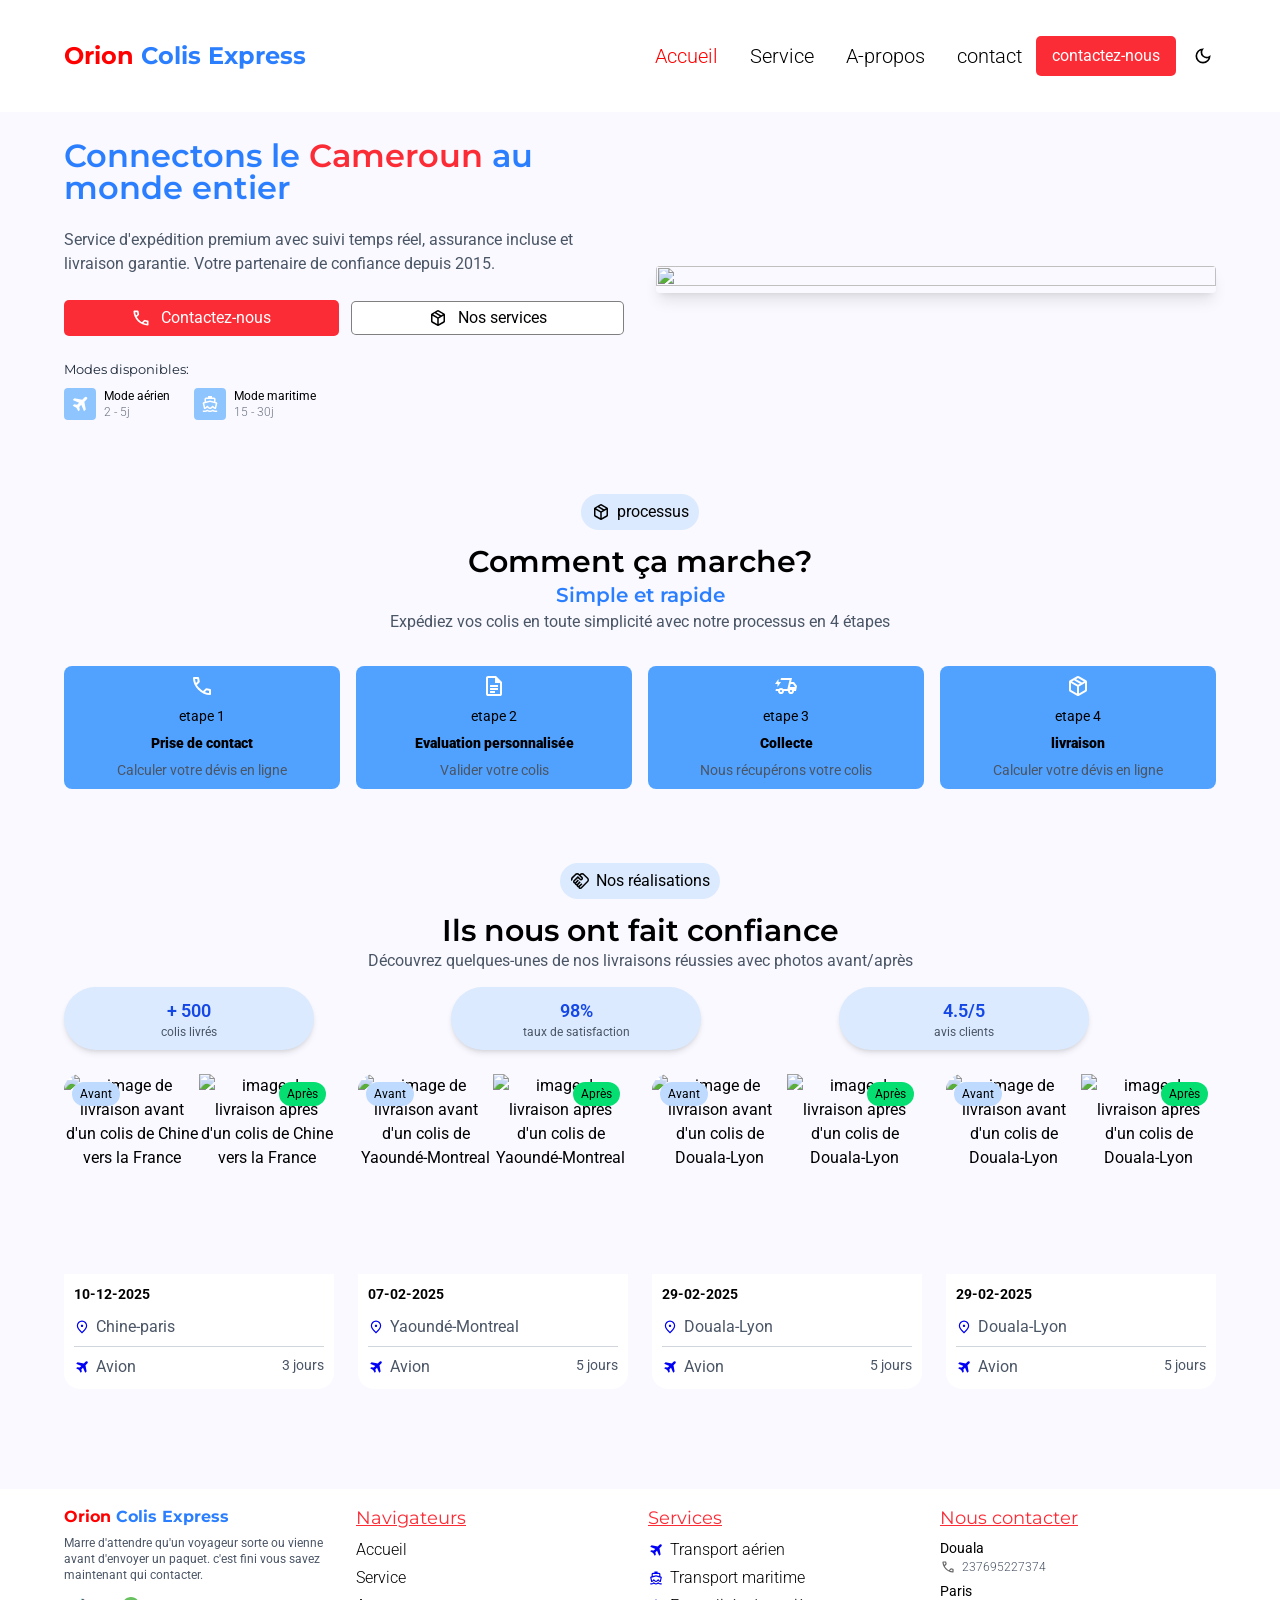
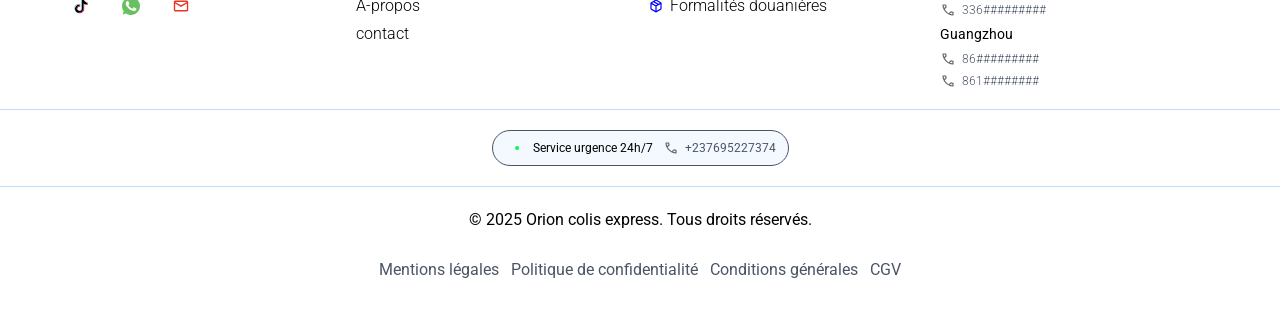
==== src/index.html @ 02d18f99 "Add files via upload" ====
<!DOCTYPE html>
<html lang="fr" class="overflow-x-hidden  w-screen min-w-0">
<head>
    <title> Orion colis Express | Transport international & suivi colis  </title>
    <meta charset="UTF-8">
    <meta name="viewport" content="width=device-width, initial-scale=1.0">
    <meta name="viewport" content="width=device-width, initial-scale=1.0">
    <meta name="description" content="Orion colis express propose des solutions de transport international rapides et fiables .Demandez un un devis en ligne et suivez vos expeditions en temps réel">
    <meta name="keywords" content="Transport international, expedition , expedition collis , Express, expedition express, société de transport logistique , marchandise , envoi colis par avion , expedition container , cout transport , devis colis , Orion colis express suivis colis , orion colis express devis">
    <meta name="author" content="Flore Restauration">
    <meta name="theme-color" content="#2535E0">
    <meta name="robots" content="index, follow">
    <!-- je dois ajouter un code de vérification Google ici -->
    <meta name="google-site-verification" content="">
    <!-- LIENS DU FAVICONS -->
    <link rel="icon" href="images/favicon-orion/favicon.ico" type="image/x-icon">
    <link rel="apple-touch-icon" sizes="512x512" href="images/favicon-orion/android-chrome-512x512.png">
    <link rel="icon" type="image/png" sizes="16x16" href="images/favicon-orion/favicon-16x16.png">
    <link rel="icon" type="image/png" sizes="512x512" href="images/favicon-orion/android-chrome-512x512.png">
    <link rel="manifest" href="/site.webmanifest">

    <!-- lien pour le css -->
    <link rel="stylesheet" href="css/output.css">

    <!-- lien des polices -->
    <link rel="preconnect" href="https://fonts.googleapis.com">
    <link rel="preconnect" href="https://fonts.gstatic.com" crossorigin>
    <link href="https://fonts.googleapis.com/css2?family=Montserrat:ital,wght@0,100..900;1,100..900&family=Roboto:ital,wght@0,100..900;1,100..900&display=swap" rel="stylesheet">

    <!-- lien vers ma page javascript -->
    <script src="javascript/main.js" defer></script>
    <script src="javascript/avis_client.js" defer></script>
</head>
<body class=" bg-modeclair dark:bg-gray-900 overflow-hidden w-screen flex flex-col gap-[50px] min-h-full" >
    <header class="bg-white dark:bg-gray-800 py-9 fixed top-0 left-0 z-[1000] w-screen ">
            <nav class="flex justify-between items-center px-[5%] ">
                <!-- logo -->
                <a href="index.html" class="cursor-pointer"> <!--retour a la page d'accueil-->
                    <h4 class="text-xs sm:text-base font-bold lg:text-2xl text-primary ">Orion <span class="text-blue-500">Colis Express</span></h4>
                </a>
                <!-- le grand menu -->
                <div class="flex items-center gap-1.5 sm:gap-3.5">
                    <div class=" items-center gap-8 font-light text-[20px] hidden xl:flex dark:text-white">
                        <!-- je commence par d'abord par les liens de differentes pages qui s'afficheront uniquement sur grand ecran  -->
                        <a href="index.html" class="hover:text-primary text-primary ">Accueil</a>
                        <a href="service.html" class="hover:text-primary ">Service</a>
                        <a href="propos.html" class="hover:text-primary" >A-propos</a>
                        <a href="contact.html" class="hover:text-primary">contact</a>
                    </div>
                    <!-- bouton d'appel pour le devis -->
                    <a href="https://wa.me/237695227374" class="bg-red-500 hover:shadow-lg hover:bg-red-600 px-4 py-2  text-white rounded-[5px] dark:text-black hidden md:block" target="_blank">contactez-nous</a>
                    <div><!-- ce div gere les themes du sites -->
                        <span class="mode-sombre flex dark:hidden  hover:backdrop-blur-sm  hover:bg-black/20 rounded-full" onclick="darkmode()">
                            <!-- mode sombre -->
                            <svg xmlns="http://www.w3.org/2000/svg" height="20px" viewBox="0 -960 960 960" width="26px" fill="#000000"><path d="M480-120q-150 0-255-105T120-480q0-150 105-255t255-105q14 0 27.5 1t26.5 3q-41 29-65.5 75.5T444-660q0 90 63 153t153 63q55 0 101-24.5t75-65.5q2 13 3 26.5t1 27.5q0 150-105 255T480-120Zm0-80q88 0 158-48.5T740-375q-20 5-40 8t-40 3q-123 0-209.5-86.5T364-660q0-20 3-40t8-40q-78 32-126.5 102T200-480q0 116 82 198t198 82Zm-10-270Z"/></svg>
                        </span>
                        <span class="mode-clair hidden  dark:flex hover:backdrop-blur-sm  hover:bg-white/20 rounded-full" onclick="ligthmode()">
                            <!-- MODE CLAIR -->
                            <svg xmlns="http://www.w3.org/2000/svg" height="20px" viewBox="0 -960 960 960" width="26px" fill="#FFFFFF"><path d="M480-360q50 0 85-35t35-85q0-50-35-85t-85-35q-50 0-85 35t-35 85q0 50 35 85t85 35Zm0 80q-83 0-141.5-58.5T280-480q0-83 58.5-141.5T480-680q83 0 141.5 58.5T680-480q0 83-58.5 141.5T480-280ZM200-440H40v-80h160v80Zm720 0H760v-80h160v80ZM440-760v-160h80v160h-80Zm0 720v-160h80v160h-80ZM256-650l-101-97 57-59 96 100-52 56Zm492 496-97-101 53-55 101 97-57 59Zm-98-550 97-101 59 57-100 96-56-52ZM154-212l101-97 55 53-97 101-59-57Zm326-268Z"/></svg>
                        </span>
                    </div>
                    <div class="xl:hidden  "  onclick="showburger()"> <!--les barres menus-->
                        <span class="menu-burger dark:hidden" >
                            <!-- la barre de menu en mode claire  -->
                            <svg xmlns="http://www.w3.org/2000/svg" height="29px" viewBox="0 -960 960 960" width="29px" fill="#000000"><path d="M144-264v-72h672v72H144Zm0-180v-72h672v72H144Zm0-180v-72h672v72H144Z"/></svg>
                        </span>
                        <span class="menu-burger hidden dark:flex " >
                            <!-- la barre de menu en mode sombre -->
                            <svg xmlns="http://www.w3.org/2000/svg" height="29px" viewBox="0 -960 960 960" width="29px" fill="#FFFFFF"><path d="M144-264v-72h672v72H144Zm0-180v-72h672v72H144Zm0-180v-72h672v72H144Z"/></svg>
                        </span>
                    </div>
                    <!-- fin des grands menu -->
                </div>
                <!-- Les liens de mes pages mode responsive -->
                <div id="sidebar" class="hidden   fixed top-0 left-0 inset-0 h-screen w-screen overflow-hidden   flex-col items-start gap-9.5 z-[998] bg-white backdrop-blur-[10px] dark:bg-black/60 justify-start ">
                    <span onclick="hidesidebar()" style="padding:4%;">
                        <span class="false  inline-block dark:hidden "   >
                            <!-- retour accueil -->
                            <svg xmlns="http://www.w3.org/2000/svg" height="20px" viewBox="0 -960 960 960" width="20px" fill="#000000"><path d="m291-240-51-51 189-189-189-189 51-51 189 189 189-189 51 51-189 189 189 189-51 51-189-189-189 189Z"/></svg>
                        </span>
                        <span class="false hidden  dark:inline-block " >
                            <svg xmlns="http://www.w3.org/2000/svg" height="20px" viewBox="0 -960 960 960" width="20px" fill="#FFFFFF"><path d="m291-240-51-51 189-189-189-189 51-51 189 189 189-189 51 51-189 189 189 189-51 51-189-189-189 189Z"/></svg>
                        </span>
                    </span>
                    <div class="flex flex-col items-center gap-3.5 justify-center mx-auto dark:text-white">
                        <a href="index.html" class="
                        font-light 
                        text-[20px] 
                        hover:text-primary 
                        cursor-pointer">Accueil
                        </a>
            
                        <a href="service.html" class="
                        font-light 
                        text-[20px] 
                        hover:text-primary 
                        cursor-pointer">Services
                        </a>
                        
                        
            
                        <a href="propos.html" class="
                        font-light 
                        text-[20px] 
                        hover:text-primary 
                        cursor-pointer">A-propos
                        </a>
            
                        <a href="contact.html" class="
                        font-light 
                        text-[20px] 
                        hover:text-primary 
                        cursor-pointer">contact
                        </a>
                        <!-- bouton d'appel pour le contact -->
                        <a href="https://wa.me/237695227374" class="bg-red-500 hover:shadow-lg hover:bg-red-600 px-4 py-2  text-white rounded-[5px] dark:text-black hidden md:block" target="_blank">contactez-nous</a>
                    </div>
                </div>
            </nav>
    </header>
    <main class="mt-[140px] dark:text-white px-[5%]  ">
        <section class="flex  lg:flex-row items-center    gap-8"> <!--Accueil-->
            <!-- le bloc qui contient le texte et l'image -->
            <div class="lg:w-1/2 w-full flex flex-col justify-center items-start h-full gap-6">
                <!-- partie texte  -->
                <h1 class="font-semibold text-blue-500 leading-none">Connectons le <span class="text-red-500">Cameroun</span> au monde entier</h1>
                <p class="text-gray-600 dark:text-gray-400">Service d'expédition premium avec suivi temps réel, assurance incluse et livraison garantie. Votre partenaire de confiance depuis 2015.</p>
                <div class="flex flex-col items-center gap-3 w-full sm:flex-row"><!-- les boutons -->
                    <a href="https://wa.me/23795227374" class=" w-full px-2.5 py-1.5 rounded-[5px] hover:shadow-lg bg-red-500 hover:bg-red-600 flex items-center justify-center gap-2.5 text-white">
                        <svg xmlns="http://www.w3.org/2000/svg" height="20px" viewBox="0 -960 960 960" width="20px" fill="#FFFFFF"><path d="M798-120q-125 0-247-54.5T329-329Q229-429 174.5-551T120-798q0-18 12-30t30-12h162q14 0 25 9.5t13 22.5l26 140q2 16-1 27t-11 19l-97 98q20 37 47.5 71.5T387-386q31 31 65 57.5t72 48.5l94-94q9-9 23.5-13.5T670-390l138 28q14 4 23 14.5t9 23.5v162q0 18-12 30t-30 12ZM241-600l66-66-17-94h-89q5 41 14 81t26 79Zm358 358q39 17 79.5 27t81.5 13v-88l-94-19-67 67ZM241-600Zm358 358Z"/></svg>
                        Contactez-nous
                    </a>
                    <a href="service.html" class=" w-full hover:bg-blue-200 dark:hover:bg-gray-900 transition-all transition-discrete px-2 py-1 dark:bg-gray-900 bg-white border-[0.8px] border-black/50 dark:border-white/50 flex items-center gap-2.5 justify-center rounded-[5px]">
                        <span class="block dark:hidden">
                            <!-- ligthmode -->
                            <svg xmlns="http://www.w3.org/2000/svg" height="20px" viewBox="0 -960 960 960" width="20px" fill="#000000"><path d="M444-189v-270L216-591v270l228 132Zm72 0 228-131v-270L516-459v270Zm-72 84L180-258q-17.1-9.88-26.55-26.06Q144-300.23 144-320v-320q0-19.77 9.45-35.94Q162.9-692.12 180-702l264-153q17.13-10 36.07-10Q499-865 516-855l264 153q17.1 9.88 26.55 26.06Q816-659.77 816-640v320q0 19.77-9.45 35.94Q797.1-267.88 780-258L516-105q-17.13 10-36.07 10Q461-95 444-105Zm188-505 83-47-236-135-80 47 233 135Zm-152 88 82-47-237-134-80 46 235 135Z"/></svg>
                        </span>
                        <span class="hidden dark:block">
                            <!-- darkmode -->
                            <svg xmlns="http://www.w3.org/2000/svg" height="20px" viewBox="0 -960 960 960" width="20px" fill="#FFFFFF"><path d="M444-189v-270L216-591v270l228 132Zm72 0 228-131v-270L516-459v270Zm-72 84L180-258q-17.1-9.88-26.55-26.06Q144-300.23 144-320v-320q0-19.77 9.45-35.94Q162.9-692.12 180-702l264-153q17.13-10 36.07-10Q499-865 516-855l264 153q17.1 9.88 26.55 26.06Q816-659.77 816-640v320q0 19.77-9.45 35.94Q797.1-267.88 780-258L516-105q-17.13 10-36.07 10Q461-95 444-105Zm188-505 83-47-236-135-80 47 233 135Zm-152 88 82-47-237-134-80 46 235 135Z"/></svg>
                        </span>
                        Nos services
                    </a>
                </div>
                <!--  les modes de transport -->
                <div class="">
                    <h4 class="text-gray-800 dark:text-gray-300 text-[13px] mb-2">Modes disponibles:</h4>
                    <div class="flex justify-start gap-6 items-center">
                        <div class="flex  gap-2 items-center"> <!--mode aérien-->
                            <div class="bg-blue-300 rounded p-1.5">
                                <svg xmlns="http://www.w3.org/2000/svg" height="20px" viewBox="0 -960 960 960" width="20px" fill="#FFFFFF"><path d="m401-130-95-176-176-95 67-68 145 25 97-96-309-133 85-85 372 69 120-120q21-21 51-21t51 21q21 21 21 50.5T809-708L689-588l69 373-85 85-133-309-96 97 25 145-68 67Z"/></svg>
                            </div>
                            <div class="flex flex-col items-start">
                                <h5 class="hover:text-blue-500 duration-300 delay-75 transition transform text-xs">Mode aérien</h5>
                                <span class="text-gray-500 text-xs font-light">2 - 5j</span>
                            </div>
                        </div>
                        <div class="flex  gap-2 items-center  "> <!--mode maritime-->
                            <div class="bg-blue-300  rounded p-1.5">
                                <svg xmlns="http://www.w3.org/2000/svg" height="20px" viewBox="0 -960 960 960" width="20px" fill="#FFFFFF"><path d="M216-96h-80v-72h80q39 0 69-17.5t63-36.5q34 20 63 37t69 17q40 0 69-17t63-37q33 19 63 36.5t69 17.5h80v72h-80q-34 0-61-8.5T612-138q-44 25-71 33.5T480-96q-34 0-61-8.5T348-138q-43 24-71 33t-61 9Zm264-144q-27 0-51.5-9.5T384-278l-36-34-31 31q-20 20-45.5 30.5T218-240h-26l-64-278q-3-14 4.5-26.5T154-561l62-17v-142q0-30 21-51t51-21h96v-72h192v72h96q30 0 51 21t21 51v142l62 17q14 4 21.5 16.5T832-518l-64 278h-26q-28 0-53.5-10.5T643-281l-31-31-36 34q-20 19-44.5 28.5T480-240Zm0-72q13 0 25-5t22-14l86-82 46 51q11 13 24 24t29 19l42-182-274-73-274 73 42 182q16-8 29-19t24-24l46-51 86 82q10 9 22 14t25 5ZM288-597l192-51 192 51v-123H288v123Zm192 154Z"/></svg>

                            </div>
                            <div class="flex flex-col items-start">
                                <h5 class="hover:text-blue-500 duration-300 delay-75 transition transform text-xs ">Mode maritime</h5>
                                <span class="text-gray-500 text-xs font-light">15 - 30j</span>
                            </div>
                        </div>
        
                    </div>
                </div>
    
            </div>
            <!-- bloc image -->
            <div class=" w-1/2 h-full hidden lg:flex items-center justify-center "> 
                <img src="images/avion cargaison.jpg" alt="" class="w-full h-full object-cover rounded shadow-lg ">
            </div>
        </section>
        <section class="mt-[60px] justify-center text-center ">
                <!-- comment ca marche -->
                 <div class="bg-blue-100 dark:bg-blue-400 justify-center  text-center mt-3.5 mb-3.5 items-center   px-2.5 py-1.5 rounded-4xl inline-flex gap-1.5">
                    <span class="block dark:hidden">
                            <!-- ligthmode -->
                            <svg xmlns="http://www.w3.org/2000/svg" height="20px" viewBox="0 -960 960 960" width="20px" fill="#000000"><path d="M444-189v-270L216-591v270l228 132Zm72 0 228-131v-270L516-459v270Zm-72 84L180-258q-17.1-9.88-26.55-26.06Q144-300.23 144-320v-320q0-19.77 9.45-35.94Q162.9-692.12 180-702l264-153q17.13-10 36.07-10Q499-865 516-855l264 153q17.1 9.88 26.55 26.06Q816-659.77 816-640v320q0 19.77-9.45 35.94Q797.1-267.88 780-258L516-105q-17.13 10-36.07 10Q461-95 444-105Zm188-505 83-47-236-135-80 47 233 135Zm-152 88 82-47-237-134-80 46 235 135Z"/></svg>
                        </span>
                        <span class="hidden dark:block">
                            <!-- darkmode -->
                            <svg xmlns="http://www.w3.org/2000/svg" height="20px" viewBox="0 -960 960 960" width="20px" fill="#FFFFFF"><path d="M444-189v-270L216-591v270l228 132Zm72 0 228-131v-270L516-459v270Zm-72 84L180-258q-17.1-9.88-26.55-26.06Q144-300.23 144-320v-320q0-19.77 9.45-35.94Q162.9-692.12 180-702l264-153q17.13-10 36.07-10Q499-865 516-855l264 153q17.1 9.88 26.55 26.06Q816-659.77 816-640v320q0 19.77-9.45 35.94Q797.1-267.88 780-258L516-105q-17.13 10-36.07 10Q461-95 444-105Zm188-505 83-47-236-135-80 47 233 135Zm-152 88 82-47-237-134-80 46 235 135Z"/></svg>
                    </span>
                    <span>
                    <span>
                        processus
                    </span>
                    </span>
                </div>
                <h2 class="text-2xl sm:text-3xl font-semibold ">Comment ça marche?</h2>
                <h4 class="font-semibold text-[20px] text-blue-500">Simple et rapide</h4>
                <p class="text-gray-600 dark:text-gray-400">
                    Expédiez vos colis en toute simplicité avec notre processus en 4 étapes
                </p>
                <div class="grid grid-cols-1 gap-4 md:grid-cols-4 text-[14px] mb-8 mt-8">

                    <div class="bg-blue-400 flex flex-col relative items-center rounded-[8px]  transition-all delay-100 duration-500 ease-in-out hover:shadow-lg px-1.5 py-2  gap-2 group">
                        <!-- etape 1 -->
                         <svg xmlns="http://www.w3.org/2000/svg" height="24px" viewBox="0 -960 960 960" width="24px" fill="#FFFFFF"><path d="M798-120q-125 0-247-54.5T329-329Q229-429 174.5-551T120-798q0-18 12-30t30-12h162q14 0 25 9.5t13 22.5l26 140q2 16-1 27t-11 19l-97 98q20 37 47.5 71.5T387-386q31 31 65 57.5t72 48.5l94-94q9-9 23.5-13.5T670-390l138 28q14 4 23 14.5t9 23.5v162q0 18-12 30t-30 12ZM241-600l66-66-17-94h-89q5 41 14 81t26 79Zm358 358q39 17 79.5 27t81.5 13v-88l-94-19-67 67ZM241-600Zm358 358Z"/></svg>
                        <div class="" >
                            <div class="flex flex-col gap-1.5 ">
                                <h5 class="text-[14px]">etape 1 </h5>
                                <div class="font-black flex items-center gap-1.5 flex-col">
                                    Prise de contact
                                    <span class="font-normal text-gray-600 dark:text-gray-300"> Calculer votre dévis en ligne</span>
                                </div> 
                            </div>
                        </div>
                        <span class="text-4xl font-extrabold absolute top-[8px] right-[8px] text-black/50 transition-opacity delay-100 duration-300 ease-in-out opacity-0 group-hover:opacity-100">1</span>
                    </div>
                    <div class="bg-blue-400 flex flex-col relative items-center rounded-[8px] hover:shadow-lg px-1.5 py-2 gap-2 group">
                        <!-- etape 2 -->
                         <svg xmlns="http://www.w3.org/2000/svg" height="24px" viewBox="0 -960 960 960" width="24px" fill="#FFFFFF"><path d="M320-440h320v-80H320v80Zm0 120h320v-80H320v80Zm0 120h200v-80H320v80ZM240-80q-33 0-56.5-23.5T160-160v-640q0-33 23.5-56.5T240-880h320l240 240v480q0 33-23.5 56.5T720-80H240Zm280-520v-200H240v640h480v-440H520ZM240-800v200-200 640-640Z"/></svg>
                        <div class="" >
                            <div class="flex flex-col gap-1.5 ">
                                <h5 class="text-[14px]">etape 2 </h5>
                                <div class="font-black flex items-center gap-1.5 flex-col">
                                    Evaluation personnalisée
                                    <span class="font-normal text-gray-600 dark:text-gray-300"> Valider votre colis</span>
                                </div> 
                            </div>
                        </div>
                        <span class="text-4xl font-extrabold absolute top-[8px] right-[8px] text-black/50 transition-opacity delay-100 duration-300 ease-in-out opacity-0 group-hover:opacity-100">2</span>
                    </div>
                    <div class="bg-blue-400 flex flex-col relative items-center rounded-[8px] hover:shadow-lg px-1.5 py-2 gap-2 group">
                        <!-- etape 3 -->
                         <svg xmlns="http://www.w3.org/2000/svg" height="24px" viewBox="0 -960 960 960" width="24px" fill="#FFFFFF"><path d="M280-160q-50 0-85-35t-35-85H60l18-80h113q17-19 40-29.5t49-10.5q26 0 49 10.5t40 29.5h167l84-360H262l17-80h441l-37 160h117l120 160-40 200h-80q0 50-35 85t-85 35q-50 0-85-35t-35-85H400q0 50-35 85t-85 35Zm357-280h193l4-21-74-99h-95l-28 120Zm-17-280-84 360 2-7 82-353ZM140-440v-120H40l140-200v120h100L140-440Zm140 200q17 0 28.5-11.5T320-280q0-17-11.5-28.5T280-320q-17 0-28.5 11.5T240-280q0 17 11.5 28.5T280-240Zm400 0q17 0 28.5-11.5T720-280q0-17-11.5-28.5T680-320q-17 0-28.5 11.5T640-280q0 17 11.5 28.5T680-240Z"/></svg>
                        <div class="" >
                            <div class="flex flex-col gap-1.5 ">
                                <h5 class="text-[14px]">etape 3 </h5>
                                <div class="font-black flex items-center gap-1.5 flex-col">
                                    Collecte
                                    <span class="font-normal text-gray-600 dark:text-gray-300"> Nous récupérons votre colis</span>
                                </div>
                            </div>
                        </div>
                        <span class="text-4xl font-extrabold absolute top-[8px] right-[8px] text-black/50 transition-opacity delay-100 duration-300 ease-in-out opacity-0 group-hover:opacity-100">3</span>
                    </div>
                    <div class="bg-blue-400 flex flex-col relative items-center rounded-[8px] hover:shadow-lg px-1.5 py-2 gap-2 group">
                        <!-- etape 4 -->
                        <svg xmlns="http://www.w3.org/2000/svg" height="24px" viewBox="0 -960 960 960" width="24px" fill="#FFFFFF"><path d="M440-183v-274L200-596v274l240 139Zm80 0 240-139v-274L520-457v274Zm-80 92L160-252q-19-11-29.5-29T120-321v-318q0-22 10.5-40t29.5-29l280-161q19-11 40-11t40 11l280 161q19 11 29.5 29t10.5 40v318q0 22-10.5 40T800-252L520-91q-19 11-40 11t-40-11Zm200-528 77-44-237-137-78 45 238 136Zm-160 93 78-45-237-137-78 45 237 137Z"/></svg>
                        <div class="" >
                            <div class="flex flex-col gap-1.5 ">
                                <h5 class="text-[14px]">etape 4 </h5>
                                <div class="font-black flex items-center gap-1.5 flex-col">
                                    livraison
                                    <span class="font-normal text-gray-600 dark:text-gray-300"> Calculer votre dévis en ligne</span>
                                </div> 
                            </div>
                        </div>
                        <span class="text-4xl font-extrabold absolute top-[8px] right-[8px] text-black/50 transition-opacity delay-100 duration-300 ease-in-out opacity-0 group-hover:opacity-100">4</span>
                    </div>
                </div>
               
        </section>
        <section class="mt-[60px] justify-center text-center ">
            <!-- nos réalisations -->
            <div class="bg-blue-100 dark:bg-blue-400 justify-center  text-center mt-3.5 mb-3.5 items-center   px-2.5 py-1.5 rounded-4xl inline-flex gap-1.5">
                    <span class="block dark:hidden">
                            <!-- ligthmode -->
                             <svg xmlns="http://www.w3.org/2000/svg" height="20px" viewBox="0 -960 960 960" width="20px" fill="#000000"><path d="M495-167q5 0 9.5-2t7.5-5l307-308q10-10 15.5-23t5.5-26.75q0-14.67-5.5-27.96Q829-573 819-583L633-770q-11-10-23.89-15.5T582-791q-20 0-36.5 11.5T515-754l75 72q16 16 25.5 35.5T625-604q0 40-28 68t-67.88 28q-18.99 0-36.55-7Q475-522 461-536l-82-82-155 155q-3 4-5 8.24-2 4.23-2 9.08 0 9.68 7.25 16.68t16.92 7q4.83 0 8.83-2t8-5l119-118 50 50-119 119q-4 4-5.5 8.18-1.5 4.17-1.5 8.95 0 9.55 7.07 16.71t16.98 7.16q4.95 0 9.45-2 4.5-2 7.5-5l119-119 51 51-119 118q-4 4-5.5 8.75t-1.5 9.5q0 9.5 7.07 16.62 7.07 7.13 16.98 7.13 4.95 0 9.45-2 4.5-2 7.5-5l119-119 51 51-119 118q-3 4-5 8.42t-2 9.47q0 10.11 7 17.11t17 7Zm-1 70q-37 0-64-24.5T399-182q-33-3-56.5-27T314-266.13q-34-4.87-57.5-28.37T230-351q-37-2-61-30t-24-64.69q0-19.31 7-36.81 7-17.5 21-31.5l206-205 132 132q4 4 8 5.5t8.64 1.5q10.44 0 17.4-7 6.96-7 6.96-17.29 0-4.57-2-9.14t-5-7.57L396-770q-11-11-24.05-16t-27.45-5q-13.5 0-26.5 5.5T294-770L140.78-616.72Q131-607 125.5-593.5 120-580 120-566q0 8 2 15.5t5 15.5l-53 52q-13.39-17.69-19.7-38.85Q48-543 48-566q0-29 10.5-55.5T90-668l153-153q20-20 46.5-31t55.5-11q29 0 55.5 11t46.5 31l16 16 16-17q20-20 46.5-31t55.5-11q29 0 55 11t46 31l187 187q20 20 31 46t11 55q0 29-11 55.5T869-432L562-125q-14 14-31.53 21-17.52 7-36.47 7ZM338-628Z"/></svg>
                        </span>
                        <span class="hidden dark:block">
                            <!-- darkmode -->
                             <svg xmlns="http://www.w3.org/2000/svg" height="20px" viewBox="0 -960 960 960" width="20px" fill="#FFFFFF"><path d="M495-167q5 0 9.5-2t7.5-5l307-308q10-10 15.5-23t5.5-26.75q0-14.67-5.5-27.96Q829-573 819-583L633-770q-11-10-23.89-15.5T582-791q-20 0-36.5 11.5T515-754l75 72q16 16 25.5 35.5T625-604q0 40-28 68t-67.88 28q-18.99 0-36.55-7Q475-522 461-536l-82-82-155 155q-3 4-5 8.24-2 4.23-2 9.08 0 9.68 7.25 16.68t16.92 7q4.83 0 8.83-2t8-5l119-118 50 50-119 119q-4 4-5.5 8.18-1.5 4.17-1.5 8.95 0 9.55 7.07 16.71t16.98 7.16q4.95 0 9.45-2 4.5-2 7.5-5l119-119 51 51-119 118q-4 4-5.5 8.75t-1.5 9.5q0 9.5 7.07 16.62 7.07 7.13 16.98 7.13 4.95 0 9.45-2 4.5-2 7.5-5l119-119 51 51-119 118q-3 4-5 8.42t-2 9.47q0 10.11 7 17.11t17 7Zm-1 70q-37 0-64-24.5T399-182q-33-3-56.5-27T314-266.13q-34-4.87-57.5-28.37T230-351q-37-2-61-30t-24-64.69q0-19.31 7-36.81 7-17.5 21-31.5l206-205 132 132q4 4 8 5.5t8.64 1.5q10.44 0 17.4-7 6.96-7 6.96-17.29 0-4.57-2-9.14t-5-7.57L396-770q-11-11-24.05-16t-27.45-5q-13.5 0-26.5 5.5T294-770L140.78-616.72Q131-607 125.5-593.5 120-580 120-566q0 8 2 15.5t5 15.5l-53 52q-13.39-17.69-19.7-38.85Q48-543 48-566q0-29 10.5-55.5T90-668l153-153q20-20 46.5-31t55.5-11q29 0 55.5 11t46.5 31l16 16 16-17q20-20 46.5-31t55.5-11q29 0 55 11t46 31l187 187q20 20 31 46t11 55q0 29-11 55.5T869-432L562-125q-14 14-31.53 21-17.52 7-36.47 7ZM338-628Z"/></svg>
                        </span>
                    <span>
                    <span>
                        Nos réalisations
                    </span>
                    </span>
            </div>
            <h2 class="text-2xl sm:text-3xl font-semibold ">Ils nous ont fait confiance</h2>
            <p class="text-gray-600 dark:text-gray-400">
                Découvrez quelques-unes de nos livraisons réussies avec photos avant/après
            </p>
            <div class="grid grid-cols-1 md:grid-cols-3 mt-3.5 gap-2.5">
                <div class="flex flex-col md:inline-flex md:w-[200px] bg-blue-100 lg:w-[250px] dark:bg-gray-700 rounded-4xl shadow-md  p-2.5 ">
                    <div class="text-blue-700 font-semibold text-[18px]"> + 500</div>
                    <div class="text-gray-600 dark:text-gray-400 text-xs"> colis livrés  </div>
                </div>
                <div class="flex flex-col md:inline-flex md:w-[200px] bg-blue-100 lg:w-[250px] dark:bg-gray-700 rounded-4xl shadow-md  p-2.5 ">
                    <div class="text-blue-700 font-semibold text-[18px]"> 98%</div>
                    <div class="text-gray-600 dark:text-gray-400 text-xs"> taux de satisfaction  </div>
                </div>
                <div class="flex flex-col md:inline-flex md:w-[200px] bg-blue-100 lg:w-[250px] dark:bg-gray-700 rounded-4xl shadow-md  p-2.5 ">
                    <div class="text-blue-700 font-semibold text-[18px]"> 4.5/5</div>
                    <div class="text-gray-600 dark:text-gray-400 text-xs"> avis clients  </div>
                </div>
            </div>
            <div class="grid grid-cols-1 md:grid-cols-2 lg:grid-cols-3 xl:grid-cols-4 gap-5 lg:gap-6 mt-6">
                <!-- des images avant et après des colis livrés ici -->
                <div class="group">
                    <!-- première réalisation -->
                    <div class="flex gap-0 relative rounded-tl-2xl rounded-tr-2xl w-full ">
                        <a href="images/avant_livraison1.png" class="w-full ">
                            <img src="images/avant_livraison1.png" alt="image de livraison avant d'un colis de Chine vers la France" class="w-full h-[200px] object-cover rounded-tl-2xl">
                        </a>
                        <a href="images/apres_livraison1.jpg" class="w-full">
                            <img src="images/apres_livraison1.jpg" alt="image de livraison après d'un colis de Chine vers la France" class="w-full h-[200px] object-cover rounded-tr-2xl">
                        </a>
                        <div class="absolute top-2 left-2 bg-blue-200 text-black text-xs py-1  px-2 pointer-events-none rounded-4xl">Avant</div>
                        <div class="absolute top-2 right-2 bg-green-400 text-black text-xs py-1  px-2 pointer-events-none rounded-4xl">Après</div>
                    </div>
                    <div class="p-2.5 bg-white dark:bg-gray-800 text-left rounded-b-2xl group-hover:shadow-card shadow-black transition-shadow duration-300">
                        <!-- partie texte -->
                        <p class="font-bold text-[14px] text-left">10-12-2025</p>
                        <div class="inline-flex gap-1.5 items-center mt-2.5">
                            <svg xmlns="http://www.w3.org/2000/svg" height="16px" viewBox="0 -960 960 960" width="16px" fill="#0000F5"><path d="M480.21-480Q510-480 531-501.21t21-51Q552-582 530.79-603t-51-21Q450-624 429-602.79t-21 51Q408-522 429.21-501t51 21ZM480-191q119-107 179.5-197T720-549q0-105-68.5-174T480-792q-103 0-171.5 69T240-549q0 71 60.5 161T480-191Zm0 95Q323.03-227.11 245.51-339.55 168-452 168-549q0-134 89-224.5T479.5-864q133.5 0 223 90.5T792-549q0 97-77 209T480-96Zm0-456Z"/></svg>
                            <p class="text-gray-600 dark:text-gray-400">Chine-paris</p>
                        </div>
                        <hr class="border-gray-300 dark:border-gray-600 mt-1">
                        <div class="flex justify-between mt-2">
                            <div class="inline-flex gap-1.5 items-center text-gray-600 dark:text-gray-400">
                                <svg xmlns="http://www.w3.org/2000/svg" height="16px" viewBox="0 -960 960 960" width="16px" fill="#0000F5"><path d="m401-130-95-176-176-95 67-68 145 25 97-96-309-133 85-85 372 69 120-120q21-21 51-21t51 21q21 21 21 50.5T809-708L689-588l69 373-85 85-133-309-96 97 25 145-68 67Z"/></svg>
                                Avion
                            </div>
                            <p class="text-gray-600 dark:text-gray-400 text-[14px]">3 jours</p>
                        </div>
                    </div>
                </div>
                <div class="group">
                    <!-- deuxieme réalisation -->
                    <div class="flex gap-0 relative rounded-tl-2xl rounded-tr-2xl w-full ">
                        <a href="images/avant_livraison2.png" class="w-full ">
                            <img src="images/avant_livraison2.png" alt="image de livraison avant d'un colis de Yaoundé-Montreal" class="w-full h-[200px] object-cover rounded-tl-2xl">
                        </a>
                        <a href="images/apres_livraison2.png" class="w-full">
                            <img src="images/apres_livraison2.png" alt="image de livraison après d'un colis de Yaoundé-Montreal" class="w-full h-[200px] object-cover rounded-tr-2xl">
                        </a>
                        <div class="absolute top-2 left-2 bg-blue-200 text-black text-xs py-1  px-2 pointer-events-none rounded-4xl">Avant</div>
                        <div class="absolute top-2 right-2 bg-green-400 text-black text-xs py-1  px-2 pointer-events-none rounded-4xl">Après</div>
                    </div>
                    <div class="p-2.5 bg-white dark:bg-gray-800 text-left rounded-b-2xl group-hover:shadow-card shadow-black transition-shadow duration-300">
                        <!-- partie texte -->
                        <p class="font-bold text-[14px] text-left">07-02-2025</p>
                        <div class="inline-flex gap-1.5 items-center mt-2.5">
                            <svg xmlns="http://www.w3.org/2000/svg" height="16px" viewBox="0 -960 960 960" width="16px" fill="#0000F5"><path d="M480.21-480Q510-480 531-501.21t21-51Q552-582 530.79-603t-51-21Q450-624 429-602.79t-21 51Q408-522 429.21-501t51 21ZM480-191q119-107 179.5-197T720-549q0-105-68.5-174T480-792q-103 0-171.5 69T240-549q0 71 60.5 161T480-191Zm0 95Q323.03-227.11 245.51-339.55 168-452 168-549q0-134 89-224.5T479.5-864q133.5 0 223 90.5T792-549q0 97-77 209T480-96Zm0-456Z"/></svg>
                            <p class="text-gray-600 dark:text-gray-400">Yaoundé-Montreal</p>
                        </div>
                        <hr class="border-gray-300 dark:border-gray-600 mt-1">
                        <div class="flex justify-between mt-2">
                            <div class="inline-flex gap-1.5 items-center text-gray-600 dark:text-gray-400">
                                <svg xmlns="http://www.w3.org/2000/svg" height="16px" viewBox="0 -960 960 960" width="16px" fill="#0000F5"><path d="m401-130-95-176-176-95 67-68 145 25 97-96-309-133 85-85 372 69 120-120q21-21 51-21t51 21q21 21 21 50.5T809-708L689-588l69 373-85 85-133-309-96 97 25 145-68 67Z"/></svg>
                                Avion
                            </div>
                            <p class="text-gray-600 dark:text-gray-400 text-[14px]">5 jours</p>
                        </div>
                    </div>
                </div>
                <div class="group">
                    <!-- troisième réalisation -->
                    <div class="flex gap-0 relative rounded-tl-2xl rounded-tr-2xl w-full ">
                        <a href="images/avant_livraison3.png" class="w-full ">
                            <img src="images/avant_livraison3.png" alt="image de livraison avant d'un colis de Douala-Lyon" class="w-full h-[200px] object-cover rounded-tl-2xl">
                        </a>
                        <a href="images/apres_livraison3.png" class="w-full">
                            <img src="images/apres_livraison3.png" alt="image de livraison après d'un colis de Douala-Lyon" class="w-full h-[200px] object-cover rounded-tr-2xl">
                        </a>
                        <div class="absolute top-2 left-2 bg-blue-200 text-black text-xs py-1  px-2 pointer-events-none rounded-4xl">Avant</div>
                        <div class="absolute top-2 right-2 bg-green-400 text-black text-xs py-1  px-2 pointer-events-none rounded-4xl">Après</div>
                    </div>
                    <div class="p-2.5 bg-white dark:bg-gray-800 text-left rounded-b-2xl group-hover:shadow-card shadow-black transition-shadow duration-300">
                        <!-- partie texte -->
                        <p class="font-bold text-[14px] text-left">29-02-2025</p>
                        <div class="inline-flex gap-1.5 items-center mt-2.5">
                            <svg xmlns="http://www.w3.org/2000/svg" height="16px" viewBox="0 -960 960 960" width="16px" fill="#0000F5"><path d="M480.21-480Q510-480 531-501.21t21-51Q552-582 530.79-603t-51-21Q450-624 429-602.79t-21 51Q408-522 429.21-501t51 21ZM480-191q119-107 179.5-197T720-549q0-105-68.5-174T480-792q-103 0-171.5 69T240-549q0 71 60.5 161T480-191Zm0 95Q323.03-227.11 245.51-339.55 168-452 168-549q0-134 89-224.5T479.5-864q133.5 0 223 90.5T792-549q0 97-77 209T480-96Zm0-456Z"/></svg>
                            <p class="text-gray-600 dark:text-gray-400">Douala-Lyon</p>
                        </div>
                        <hr class="border-gray-300 dark:border-gray-600 mt-1">
                        <div class="flex justify-between mt-2">
                            <div class="inline-flex gap-1.5 items-center text-gray-600 dark:text-gray-400">
                                <svg xmlns="http://www.w3.org/2000/svg" height="16px" viewBox="0 -960 960 960" width="16px" fill="#0000F5"><path d="m401-130-95-176-176-95 67-68 145 25 97-96-309-133 85-85 372 69 120-120q21-21 51-21t51 21q21 21 21 50.5T809-708L689-588l69 373-85 85-133-309-96 97 25 145-68 67Z"/></svg>
                                Avion
                            </div>
                            <p class="text-gray-600 dark:text-gray-400 text-[14px]">5 jours</p>
                        </div>
                    </div>
                </div>
                <div class="group">
                    <!-- quatrième réalisation -->
                    <div class="flex gap-0 relative rounded-tl-2xl rounded-tr-2xl w-full ">
                        <a href="images/avant_livraison3.png" class="w-full ">
                            <img src="images/avant_livraison3.png" alt="image de livraison avant d'un colis de Douala-Lyon" class="w-full h-[200px] object-cover rounded-tl-2xl">
                        </a>
                        <a href="images/apres_livraison3.png" class="w-full">
                            <img src="images/apres_livraison3.png" alt="image de livraison après d'un colis de Douala-Lyon" class="w-full h-[200px] object-cover rounded-tr-2xl">
                        </a>
                        <div class="absolute top-2 left-2 bg-blue-200 text-black text-xs py-1  px-2 pointer-events-none rounded-4xl">Avant</div>
                        <div class="absolute top-2 right-2 bg-green-400 text-black text-xs py-1  px-2 pointer-events-none rounded-4xl">Après</div>
                    </div>
                    <div class="p-2.5 bg-white dark:bg-gray-800 text-left rounded-b-2xl group-hover:shadow-card shadow-black transition-shadow duration-300">
                        <!-- partie texte -->
                        <p class="font-bold text-[14px] text-left">29-02-2025</p>
                        <div class="inline-flex gap-1.5 items-center mt-2.5">
                            <svg xmlns="http://www.w3.org/2000/svg" height="16px" viewBox="0 -960 960 960" width="16px" fill="#0000F5"><path d="M480.21-480Q510-480 531-501.21t21-51Q552-582 530.79-603t-51-21Q450-624 429-602.79t-21 51Q408-522 429.21-501t51 21ZM480-191q119-107 179.5-197T720-549q0-105-68.5-174T480-792q-103 0-171.5 69T240-549q0 71 60.5 161T480-191Zm0 95Q323.03-227.11 245.51-339.55 168-452 168-549q0-134 89-224.5T479.5-864q133.5 0 223 90.5T792-549q0 97-77 209T480-96Zm0-456Z"/></svg>
                            <p class="text-gray-600 dark:text-gray-400">Douala-Lyon</p>
                        </div>
                        <hr class="border-gray-300 dark:border-gray-600 mt-1">
                        <div class="flex justify-between mt-2">
                            <div class="inline-flex gap-1.5 items-center text-gray-600 dark:text-gray-400">
                                <svg xmlns="http://www.w3.org/2000/svg" height="16px" viewBox="0 -960 960 960" width="16px" fill="#0000F5"><path d="m401-130-95-176-176-95 67-68 145 25 97-96-309-133 85-85 372 69 120-120q21-21 51-21t51 21q21 21 21 50.5T809-708L689-588l69 373-85 85-133-309-96 97 25 145-68 67Z"/></svg>
                                Avion
                            </div>
                            <p class="text-gray-600 dark:text-gray-400 text-[14px]">5 jours</p>
                        </div>
                    </div>
                </div>
                
            </div>
            <!-- <a href="historique.html" class="   gap-1.5 text-center px-2.5 py-1.5 rounded-[5px] text-red-500 mx-auto text-xs sm:text-base items-center justify-center inline-flex hover:text-[#0000F5] mt-6 transition-all duration-300 ease-in-out group">
                cliquer ici pour voir plus                
            </a> -->
            
        </section>
        
        
    </main>
    <footer class=" bg-white dark:bg-gray-800 py-4 mt-[50px] mb-0">
            <section  class="grid-cols-1 md:grid-cols-2 mb-5  px-[5%] md:gap-[40px] lg:grid-cols-4 lg:gap-4 grid gap-[40px]"> <!--logo, service , reseau sur petit tel il y aura une colonne à parti des tablettes ca sera 2 et sur laptop 4--> 
                <div class="flex flex-col gap-1.5 items-start"><!-- logo et slogan  et reseaux-->
                    <!-- logo -->
                    <a href="index.html" class="cursor-pointer"> <!--retour a la page d'accueil-->
                        <h4 class="text-base sm:text-base font-bold text-primary ">Orion <span class="text-blue-500">Colis Express</span></h4>
                    </a>
                    <div class="text-gray-600 dark:text-gray-400 text-xs w-[95%]"> 
                        <!-- slogan -->
                        Marre d'attendre qu'un voyageur sorte ou vienne avant d'envoyer un paquet. c'est fini vous savez maintenant qui contacter.
                    </div>
                    <div class="flex gap-4">
                        <!-- réseaux -->
                        <a href="https://www.tiktok.com/@starkindustrie65?_t=ZM-90G0tmtFxRA&_r=1" target="_blank" class="p-2 inline-flex justify-center hover:bg-blue-400/20 hover:backdrop-blur-sm rounded" title="Orion colis Expres">
                            <!-- tiktok -->
                            <svg width="18px" height="18px" viewBox="0 0 32 32" fill="none" xmlns="http://www.w3.org/2000/svg"><g id="SVGRepo_bgCarrier" stroke-width="0"></g><g id="SVGRepo_tracerCarrier" stroke-linecap="round" stroke-linejoin="round"></g><g id="SVGRepo_iconCarrier"> <path d="M8.45095 19.7926C8.60723 18.4987 9.1379 17.7743 10.1379 17.0317C11.5688 16.0259 13.3561 16.5948 13.3561 16.5948V13.2197C13.7907 13.2085 14.2254 13.2343 14.6551 13.2966V17.6401C14.6551 17.6401 12.8683 17.0712 11.4375 18.0775C10.438 18.8196 9.90623 19.5446 9.7505 20.8385C9.74562 21.5411 9.87747 22.4595 10.4847 23.2536C10.3345 23.1766 10.1815 23.0889 10.0256 22.9905C8.68807 22.0923 8.44444 20.7449 8.45095 19.7926ZM22.0352 6.97898C21.0509 5.90039 20.6786 4.81139 20.5441 4.04639H21.7823C21.7823 4.04639 21.5354 6.05224 23.3347 8.02482L23.3597 8.05134C22.8747 7.7463 22.43 7.38624 22.0352 6.97898ZM28 10.0369V14.293C28 14.293 26.42 14.2312 25.2507 13.9337C23.6179 13.5176 22.5685 12.8795 22.5685 12.8795C22.5685 12.8795 21.8436 12.4245 21.785 12.3928V21.1817C21.785 21.6711 21.651 22.8932 21.2424 23.9125C20.709 25.246 19.8859 26.1212 19.7345 26.3001C19.7345 26.3001 18.7334 27.4832 16.9672 28.28C15.3752 28.9987 13.9774 28.9805 13.5596 28.9987C13.5596 28.9987 11.1434 29.0944 8.96915 27.6814C8.49898 27.3699 8.06011 27.0172 7.6582 26.6277L7.66906 26.6355C9.84383 28.0485 12.2595 27.9528 12.2595 27.9528C12.6779 27.9346 14.0756 27.9528 15.6671 27.2341C17.4317 26.4374 18.4344 25.2543 18.4344 25.2543C18.5842 25.0754 19.4111 24.2001 19.9423 22.8662C20.3498 21.8474 20.4849 20.6247 20.4849 20.1354V11.3475C20.5435 11.3797 21.2679 11.8347 21.2679 11.8347C21.2679 11.8347 22.3179 12.4734 23.9506 12.8889C25.1204 13.1864 26.7 13.2483 26.7 13.2483V9.91314C27.2404 10.0343 27.7011 10.0671 28 10.0369Z" fill="#EE1D52"></path> <path d="M26.7009 9.91314V13.2472C26.7009 13.2472 25.1213 13.1853 23.9515 12.8879C22.3188 12.4718 21.2688 11.8337 21.2688 11.8337C21.2688 11.8337 20.5444 11.3787 20.4858 11.3464V20.1364C20.4858 20.6258 20.3518 21.8484 19.9432 22.8672C19.4098 24.2012 18.5867 25.0764 18.4353 25.2553C18.4353 25.2553 17.4337 26.4384 15.668 27.2352C14.0765 27.9539 12.6788 27.9357 12.2604 27.9539C12.2604 27.9539 9.84473 28.0496 7.66995 26.6366L7.6591 26.6288C7.42949 26.4064 7.21336 26.1717 7.01177 25.9257C6.31777 25.0795 5.89237 24.0789 5.78547 23.7934C5.78529 23.7922 5.78529 23.791 5.78547 23.7898C5.61347 23.2937 5.25209 22.1022 5.30147 20.9482C5.38883 18.9122 6.10507 17.6625 6.29444 17.3494C6.79597 16.4957 7.44828 15.7318 8.22233 15.0919C8.90538 14.5396 9.6796 14.1002 10.5132 13.7917C11.4144 13.4295 12.3794 13.2353 13.3565 13.2197V16.5948C13.3565 16.5948 11.5691 16.028 10.1388 17.0317C9.13879 17.7743 8.60812 18.4987 8.45185 19.7926C8.44534 20.7449 8.68897 22.0923 10.0254 22.991C10.1813 23.0898 10.3343 23.1775 10.4845 23.2541C10.7179 23.5576 11.0021 23.8221 11.3255 24.0368C12.631 24.8632 13.7249 24.9209 15.1238 24.3842C16.0565 24.0254 16.7586 23.2167 17.0842 22.3206C17.2888 21.7611 17.2861 21.1978 17.2861 20.6154V4.04639H20.5417C20.6763 4.81139 21.0485 5.90039 22.0328 6.97898C22.4276 7.38624 22.8724 7.7463 23.3573 8.05134C23.5006 8.19955 24.2331 8.93231 25.1734 9.38216C25.6596 9.61469 26.1722 9.79285 26.7009 9.91314Z" fill="#000000"></path> <path d="M4.48926 22.7568V22.7594L4.57004 22.9784C4.56076 22.9529 4.53074 22.8754 4.48926 22.7568Z" fill="#69C9D0"></path> <path d="M10.5128 13.7916C9.67919 14.1002 8.90498 14.5396 8.22192 15.0918C7.44763 15.7332 6.79548 16.4987 6.29458 17.354C6.10521 17.6661 5.38897 18.9168 5.30161 20.9528C5.25223 22.1068 5.61361 23.2983 5.78561 23.7944C5.78543 23.7956 5.78543 23.7968 5.78561 23.798C5.89413 24.081 6.31791 25.0815 7.01191 25.9303C7.2135 26.1763 7.42963 26.4111 7.65924 26.6334C6.92357 26.1457 6.26746 25.5562 5.71236 24.8839C5.02433 24.0451 4.60001 23.0549 4.48932 22.7626C4.48919 22.7605 4.48919 22.7584 4.48932 22.7564V22.7527C4.31677 22.2571 3.95431 21.0651 4.00477 19.9096C4.09213 17.8736 4.80838 16.6239 4.99775 16.3108C5.4985 15.4553 6.15067 14.6898 6.92509 14.0486C7.608 13.4961 8.38225 13.0567 9.21598 12.7484C9.73602 12.5416 10.2778 12.3891 10.8319 12.2934C11.6669 12.1537 12.5198 12.1415 13.3588 12.2575V13.2196C12.3808 13.2349 11.4148 13.4291 10.5128 13.7916Z" fill="#69C9D0"></path> <path d="M20.5438 4.04635H17.2881V20.6159C17.2881 21.1983 17.2881 21.76 17.0863 22.3211C16.7575 23.2167 16.058 24.0253 15.1258 24.3842C13.7265 24.923 12.6326 24.8632 11.3276 24.0368C11.0036 23.823 10.7187 23.5594 10.4844 23.2567C11.5962 23.8251 12.5913 23.8152 13.8241 23.341C14.7558 22.9821 15.4563 22.1734 15.784 21.2774C15.9891 20.7178 15.9864 20.1546 15.9864 19.5726V3H20.4819C20.4819 3 20.4315 3.41188 20.5438 4.04635ZM26.7002 8.99104V9.9131C26.1725 9.79263 25.6609 9.61447 25.1755 9.38213C24.2352 8.93228 23.5026 8.19952 23.3594 8.0513C23.5256 8.1559 23.6981 8.25106 23.8759 8.33629C25.0192 8.88339 26.1451 9.04669 26.7002 8.99104Z" fill="#69C9D0"></path> </g></svg>
                        </a>
                        <a href="https://wa.me/237695227374?text=Bonjour%20et%20bienvenue%20chez%20ORION%20Colis%20Express.%20Nous%20vous%20accompagnons%20dans%20vos%20exp%C3%A9ditions%20depuis%20le%20Cameroun%20vers%20le%20monde%20entier.%20Service%20premium%20avec%20suivi%20en%20temps%20r%C3%A9el%2C%20assurance%20incluse%20et%20livraison%20garantie.%20Pour%20obtenir%20votre%20devis%20express%2C%20merci%20de%20pr%C3%A9ciser%20%3A%20le%20type%20de%20marchandise%2C%20le%20pays%20de%20destination%2C%20et%20le%20mode%20de%20transport%20souhait%C3%A9.%20Notre%20%C3%A9quipe%20vous%20r%C3%A9pondra%20dans%20les%20plus%20brefs%20d%C3%A9lais." target="_blank" 
                            class="p-2 inline-flex justify-center hover:bg-blue-400/20 hover:backdrop-blur-sm rounded" title="Orion colis Expres">
                            <!-- Whatsapp -->
                            <svg width="18px" height="18px" viewBox="0 0 48 48" version="1.1" xmlns="http://www.w3.org/2000/svg" xmlns:xlink="http://www.w3.org/1999/xlink" fill="#000000"><g id="SVGRepo_bgCarrier" stroke-width="0"></g><g id="SVGRepo_tracerCarrier" stroke-linecap="round" stroke-linejoin="round"></g><g id="SVGRepo_iconCarrier" _mstTextHash="859781" _mstHash="676">  <title _isTranslated="1">Whatsapp-color</title> <desc _isTranslated="1">Créé avec Sketch.</desc>  <defs _isTranslated="1">  </defs>  <g id="Icons" stroke="none" stroke-width="1" fill="none" fill-rule="evenodd" _isTranslated="1">  <g id="Color-" transform="translate(-700.000000, -360.000000)" fill="#67C15E" _isTranslated="1">  <path d="M723.993033,360 C710.762252,360 700,370.765287 700,383.999801 C700,389.248451 701.692661,394.116025 704.570026,398.066947 L701.579605,406.983798 L710.804449,404.035539 C714.598605,406.546975 719.126434,408 724.006967,408 C737.237748,408 748,397.234315 748,384.000199 C748,370.765685 737.237748,360.000398 724.006967,360.000398 L723.993033,360.000398 L723.993033,360 Z M717.29285,372.190836 C716.827488,371.07628 716.474784,371.034071 715.769774,371.005401 C715.529728,370.991464 715.262214,370.977527 714.96564,370.977527 C714.04845,370.977527 713.089462,371.245514 712.511043,371.838033 C711.806033,372.557577 710.056843,374.23638 710.056843,377.679202 C710.056843,381.122023 712.567571,384.451756 712.905944,384.917648 C713.258648,385.382743 717.800808,392.55031 724.853297,395.471492 C730.368379,397.757149 732.00491,397.545307 733.260074,397.27732 C735.093658,396.882308 737.393002,395.527239 737.971421,393.891043 C738.54984,392.25405 738.54984,390.857171 738.380255,390.560912 C738.211068,390.264652 737.745308,390.095816 737.040298,389.742615 C736.335288,389.389811 732.90737,387.696673 732.25849,387.470894 C731.623543,387.231179 731.017259,387.315995 730.537963,387.99333 C729.860819,388.938653 729.198006,389.89831 728.661785,390.476494 C728.238619,390.928051 727.547144,390.984595 726.969123,390.744481 C726.193254,390.420348 724.021298,389.657798 721.340985,387.273388 C719.267356,385.42535 717.856938,383.125756 717.448104,382.434484 C717.038871,381.729275 717.405907,381.319529 717.729948,380.938852 C718.082653,380.501232 718.421026,380.191036 718.77373,379.781688 C719.126434,379.372738 719.323884,379.160897 719.549599,378.681068 C719.789645,378.215575 719.62006,377.735746 719.450874,377.382942 C719.281687,377.030139 717.871269,373.587317 717.29285,372.190836 Z" id="Whatsapp" _isTranslated="1">  </path>  </g>  </g>  </g></svg>
                        </a>
                        <a href="#" class="p-2 inline-flex justify-center hover:bg-blue-400/20 hover:backdrop-blur-sm rounded" target="_blank" title="Orion colis Expres">
                            <!-- email -->
                            <svg xmlns="http://www.w3.org/2000/svg" height="18px" viewBox="0 -960 960 960" width="18px" fill="#EA3323"><path d="M168-192q-29.7 0-50.85-21.16Q96-234.32 96-264.04v-432.24Q96-726 117.15-747T168-768h624q29.7 0 50.85 21.16Q864-725.68 864-695.96v432.24Q864-234 842.85-213T792-192H168Zm312-240L168-611v347h624v-347L480-432Zm0-85 312-179H168l312 179Zm-312-94v-85 432-347Z"/></svg>
                        </a>
                    </div>
                </div>
                <div class="flex flex-col gap-1.5"><!--les navigateurs du sites-->
                    <h4 class=" text-red-500 underline">Navigateurs</h4>
                    <div class=" items-start gap-1 flex-col font-light  flex dark:text-white">
                        <a href="index.html" class="hover:text-blue-500 cursor-pointer active:text-red-500">Accueil</a>
                        <a href="service.html" class="hover:text-blue-500 cursor-pointer active:text-red-500">Service</a>
                        <a href="propos.html" class="hover:text-blue-500 cursor-pointer active:text-red-500" >A-propos</a>
                        <a href="contact.html" class="hover:text-blue-500 cursor-pointer active:text-red-500">contact</a>
                    </div>
                </div>
                <div class="flex flex-col gap-1.5 font-light"><!-- services -->
                    <h4 class="font-normal text-red-500 underline">Services</h4>
                    <div class=" items-start gap-1 flex-col font-light  flex dark:text-white">
                        <div class="flex items-center gap-1.5 hover:text-blue-500 ">
                            <!-- transport aerien -->
                            <span class="">
                                <svg xmlns="http://www.w3.org/2000/svg" height="16px" viewBox="0 -960 960 960" width="16px" fill="#0000F5"><path d="m401-130-95-176-176-95 67-68 145 25 97-96-309-133 85-85 372 69 120-120q21-21 51-21t51 21q21 21 21 50.5T809-708L689-588l69 373-85 85-133-309-96 97 25 145-68 67Z"/></svg>
                            </span>
                            
                            Transport aérien
                        </div>
                        <div class="flex items-center gap-1.5 hover:text-blue-500 ">
                            <!-- transport maritime -->
                            <span class="">
                                <svg xmlns="http://www.w3.org/2000/svg" height="16px" viewBox="0 -960 960 960" width="16px" fill="#0000F5"><path d="M216-96h-80v-72h80q39 0 69-17.5t63-36.5q34 20 63 37t69 17q40 0 69-17t63-37q33 19 63 36.5t69 17.5h80v72h-80q-34 0-61-8.5T612-138q-44 25-71 33.5T480-96q-34 0-61-8.5T348-138q-43 24-71 33t-61 9Zm264-144q-27 0-51.5-9.5T384-278l-36-34-31 31q-20 20-45.5 30.5T218-240h-26l-64-278q-3-14 4.5-26.5T154-561l62-17v-142q0-30 21-51t51-21h96v-72h192v72h96q30 0 51 21t21 51v142l62 17q14 4 21.5 16.5T832-518l-64 278h-26q-28 0-53.5-10.5T643-281l-31-31-36 34q-20 19-44.5 28.5T480-240Zm0-72q13 0 25-5t22-14l86-82 46 51q11 13 24 24t29 19l42-182-274-73-274 73 42 182q16-8 29-19t24-24l46-51 86 82q10 9 22 14t25 5ZM288-597l192-51 192 51v-123H288v123Zm192 154Z"/></svg>
                            </span>
                            
                            Transport maritime
                        </div>
                        <div class="flex items-center gap-1.5 hover:text-blue-500 ">
                            <span class="">
                                <svg xmlns="http://www.w3.org/2000/svg" height="16px" viewBox="0 -960 960 960" width="16px" fill="#0000F5"><path d="M444-189v-270L216-591v270l228 132Zm72 0 228-131v-270L516-459v270Zm-72 84L180-258q-17.1-9.88-26.55-26.06Q144-300.23 144-320v-320q0-19.77 9.45-35.94Q162.9-692.12 180-702l264-153q17.13-10 36.07-10Q499-865 516-855l264 153q17.1 9.88 26.55 26.06Q816-659.77 816-640v320q0 19.77-9.45 35.94Q797.1-267.88 780-258L516-105q-17.13 10-36.07 10Q461-95 444-105Zm188-505 83-47-236-135-80 47 233 135Zm-152 88 82-47-237-134-80 46 235 135Z"/></svg>
                            </span>
                            
                            Formalités douanières
                        </div>
                    </div>
                </div>
                <div class="flex flex-col gap-1.5 items-start font-light">
                    <!-- nos contacts -->
                    <h4 class="font-normal text-red-500 underline">Nous contacter</h4>
                    <div class="font-light text-[14px] dark:text-white">
                        <h5 class="font-normal">Douala</h5>
                        <div class="flex gap-1.5 items-center cursor-pointer">
                            <svg xmlns="http://www.w3.org/2000/svg" height="16px" viewBox="0 -960 960 960" width="16px" fill="#666666"><path d="M763-145q-121-9-229.5-59.5T339-341q-86-86-135.5-194T144-764q-2-21 12.29-36.5Q170.57-816 192-816h136q17 0 29.5 10.5T374-779l24 106q2 13-1.5 25T385-628l-97 98q20 38 46 73t57.97 65.98Q422-361 456-335.5q34 25.5 72 45.5l99-96q8-8 20-11.5t25-1.5l107 23q17 5 27 17.5t10 29.5v136q0 21.43-16 35.71Q784-143 763-145ZM255-600l70-70-17.16-74H218q5 38 14 73.5t23 70.5Zm344 344q35.1 14.24 71.55 22.62Q707-225 744-220v-90l-75-16-70 70ZM255-600Zm344 344Z"/></svg>
                            <a href="tel:237695227374" class=" text-gray-600 dark:text-gray-400 text-xs">237695227374</a>
                        </div>
                    </div>
                    <div class="font-light ">
                        <h5 class="font-normal text-[14px] dark:text-white">Paris</h5>
                        <div class="flex gap-1.5 items-center cursor-pointer">
                            <svg xmlns="http://www.w3.org/2000/svg" height="16px" viewBox="0 -960 960 960" width="16px" fill="#666666"><path d="M763-145q-121-9-229.5-59.5T339-341q-86-86-135.5-194T144-764q-2-21 12.29-36.5Q170.57-816 192-816h136q17 0 29.5 10.5T374-779l24 106q2 13-1.5 25T385-628l-97 98q20 38 46 73t57.97 65.98Q422-361 456-335.5q34 25.5 72 45.5l99-96q8-8 20-11.5t25-1.5l107 23q17 5 27 17.5t10 29.5v136q0 21.43-16 35.71Q784-143 763-145ZM255-600l70-70-17.16-74H218q5 38 14 73.5t23 70.5Zm344 344q35.1 14.24 71.55 22.62Q707-225 744-220v-90l-75-16-70 70ZM255-600Zm344 344Z"/></svg>
                            <a href="tel:237695227374" class="cursor-pointer text-gray-600 dark:text-gray-400 text-xs">336#########</a>
                        </div>

                    </div>
                    <div class="font-light space-y-1.5">
                        <h5 class="font-normal text-[14px] dark:text-white">Guangzhou</h5>
                        <div class="flex gap-1.5 items-center cursor-pointer">
                            <svg xmlns="http://www.w3.org/2000/svg" height="16px" viewBox="0 -960 960 960" width="16px" fill="#666666"><path d="M763-145q-121-9-229.5-59.5T339-341q-86-86-135.5-194T144-764q-2-21 12.29-36.5Q170.57-816 192-816h136q17 0 29.5 10.5T374-779l24 106q2 13-1.5 25T385-628l-97 98q20 38 46 73t57.97 65.98Q422-361 456-335.5q34 25.5 72 45.5l99-96q8-8 20-11.5t25-1.5l107 23q17 5 27 17.5t10 29.5v136q0 21.43-16 35.71Q784-143 763-145ZM255-600l70-70-17.16-74H218q5 38 14 73.5t23 70.5Zm344 344q35.1 14.24 71.55 22.62Q707-225 744-220v-90l-75-16-70 70ZM255-600Zm344 344Z"/></svg>
                            <a href="tel:237695227374" class="cursor-pointer text-gray-600 dark:text-gray-400 text-xs">86#########</a>
                        </div>
                        <div class="flex gap-1.5 items-center cursor-pointer">
                            <svg xmlns="http://www.w3.org/2000/svg" height="16px" viewBox="0 -960 960 960" width="16px" fill="#666666"><path d="M763-145q-121-9-229.5-59.5T339-341q-86-86-135.5-194T144-764q-2-21 12.29-36.5Q170.57-816 192-816h136q17 0 29.5 10.5T374-779l24 106q2 13-1.5 25T385-628l-97 98q20 38 46 73t57.97 65.98Q422-361 456-335.5q34 25.5 72 45.5l99-96q8-8 20-11.5t25-1.5l107 23q17 5 27 17.5t10 29.5v136q0 21.43-16 35.71Q784-143 763-145ZM255-600l70-70-17.16-74H218q5 38 14 73.5t23 70.5Zm344 344q35.1 14.24 71.55 22.62Q707-225 744-220v-90l-75-16-70 70ZM255-600Zm344 344Z"/></svg>
                            <a href="tel:237695227374" class="cursor-pointer text-gray-600 dark:text-gray-400 text-xs">861########</a>
                        </div>

                    </div>
                </div>
            </section>
            
            <hr class=" text-blue-200 px-[5%] h-[1.8px]  ">
            
            <section class="px-[5%] flex justify-center my-5  ">
                <!-- appel d-urgence -->
                <div class="mx-auto inline-flex justify-center text-center items-center gap-2 md:gap-2.5 rounded-4xl px-[12px] py-[5px] bg-blue-100/30 border border-gray-600 dark:border-gray-100/20 ">
                    <div class=" flex gap-1 items-center dark:text-white  text-xs">
                        <span class="">
                            <svg xmlns="http://www.w3.org/2000/svg" width="24" height="24" viewBox="0 0 24 24" fill="none" stroke="#03fc4e" stroke-width="2" stroke-linecap="round" stroke-linejoin="round" class="lucide lucide-dot-icon lucide-dot"><circle cx="12.1" cy="12.1" r="1"/></svg>
                        </span>
                        Service urgence 24h/7
                    </div>
                    <div class=" flex gap-1.5 text-gray-600 dark:text-gray-300 text-xs">
                        <svg xmlns="http://www.w3.org/2000/svg" height="16px" viewBox="0 -960 960 960" width="16px" fill="#666666"><path d="M763-145q-121-9-229.5-59.5T339-341q-86-86-135.5-194T144-764q-2-21 12.29-36.5Q170.57-816 192-816h136q17 0 29.5 10.5T374-779l24 106q2 13-1.5 25T385-628l-97 98q20 38 46 73t57.97 65.98Q422-361 456-335.5q34 25.5 72 45.5l99-96q8-8 20-11.5t25-1.5l107 23q17 5 27 17.5t10 29.5v136q0 21.43-16 35.71Q784-143 763-145ZM255-600l70-70-17.16-74H218q5 38 14 73.5t23 70.5Zm344 344q35.1 14.24 71.55 22.62Q707-225 744-220v-90l-75-16-70 70ZM255-600Zm344 344Z"/></svg>
                        +237695227374
                    </div>
                </div>
            </section>
            <hr class=" text-blue-200 px-[5%] h-[1.8px]  ">

            <section class="px-[5%] text-xs md:text-base  md:flex flex-col gap-4 justify-center items-center my-5">
                <div class="dark:text-white text-center mb-2.5">
                    © 2025 Orion colis express. Tous droits réservés.
                </div>
                <div class="flex justify-around gap-1.5 md:gap-3">
                    <a href="#" class="cursor-pointer text-gray-600 dark:text-gray-300 hover:text-blue-500 hover:underline" >Mentions légales</a>
                    <a href="#" class="cursor-pointer text-gray-600 dark:text-gray-300 hover:text-blue-500 hover:underline">Politique de confidentialité</a>
                    <a href="#" class="cursor-pointer text-gray-600 dark:text-gray-300 hover:text-blue-500 hover:underline">Conditions générales</a>
                    <a href="#" class="cursor-pointer text-gray-600 dark:text-gray-300 hover:text-blue-500 hover:underline">CGV</a>
                </div>
            </section>
    </footer>
   
</body>
</html>
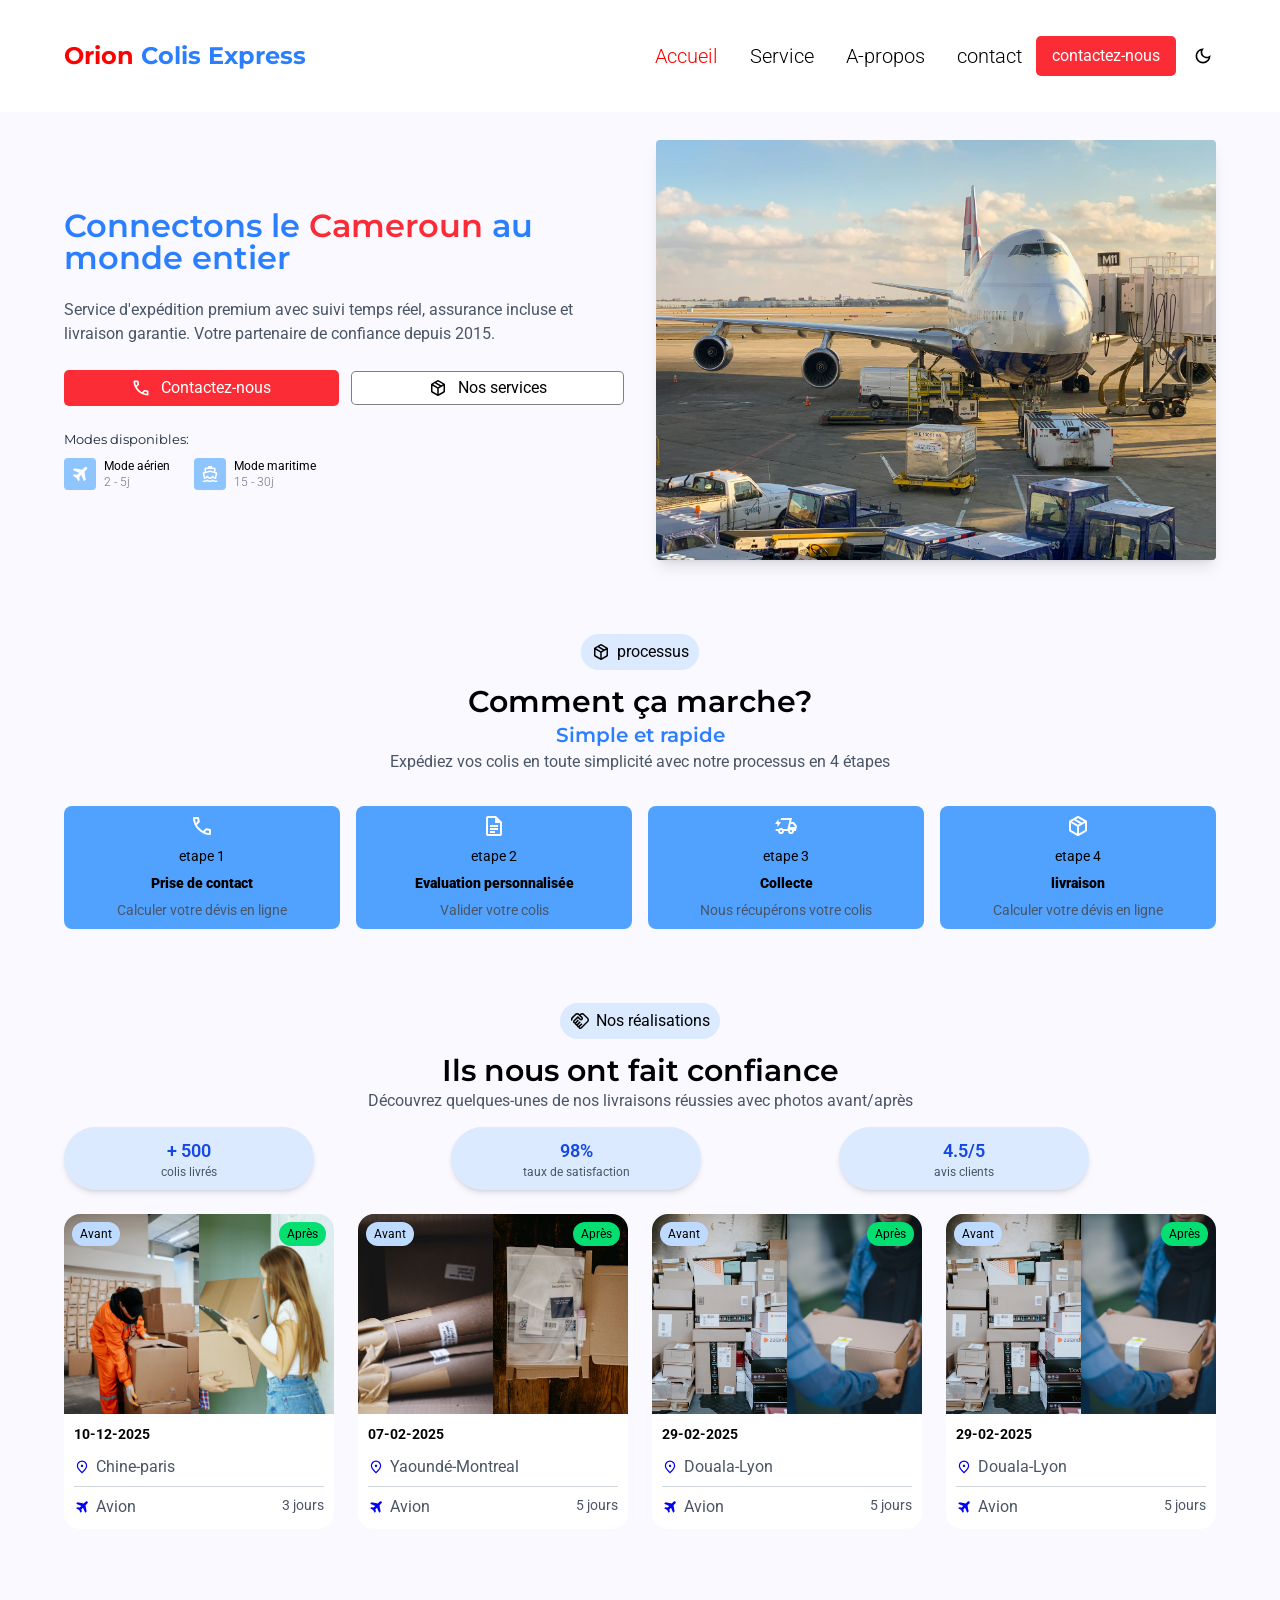
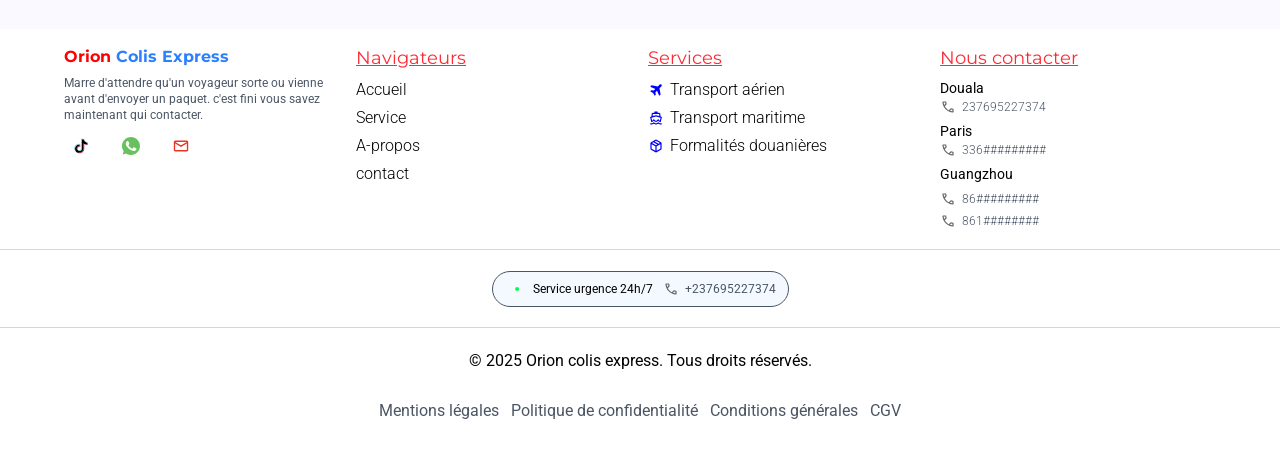
==== commit e413a65e: "Update index.html" ====
--- a/src/index.html
+++ b/src/index.html
@@ -113,7 +113,7 @@
                         cursor-pointer">contact
                         </a>
                         <!-- bouton d'appel pour le contact -->
-                        <a href="https://wa.me/237695227374" class="bg-red-500 hover:shadow-lg hover:bg-red-600 px-4 py-2  text-white rounded-[5px] dark:text-black hidden md:block" target="_blank">contactez-nous</a>
+                        <a href="https://wa.me/237695227374" class="bg-red-500 hover:shadow-lg hover:bg-red-600 px-4 py-2  text-white rounded-[5px] dark:text-black " target="_blank">contactez-nous</a>
                     </div>
                 </div>
             </nav>
@@ -552,4 +552,5 @@
     </footer>
    
 </body>
-</html>+
+</html>
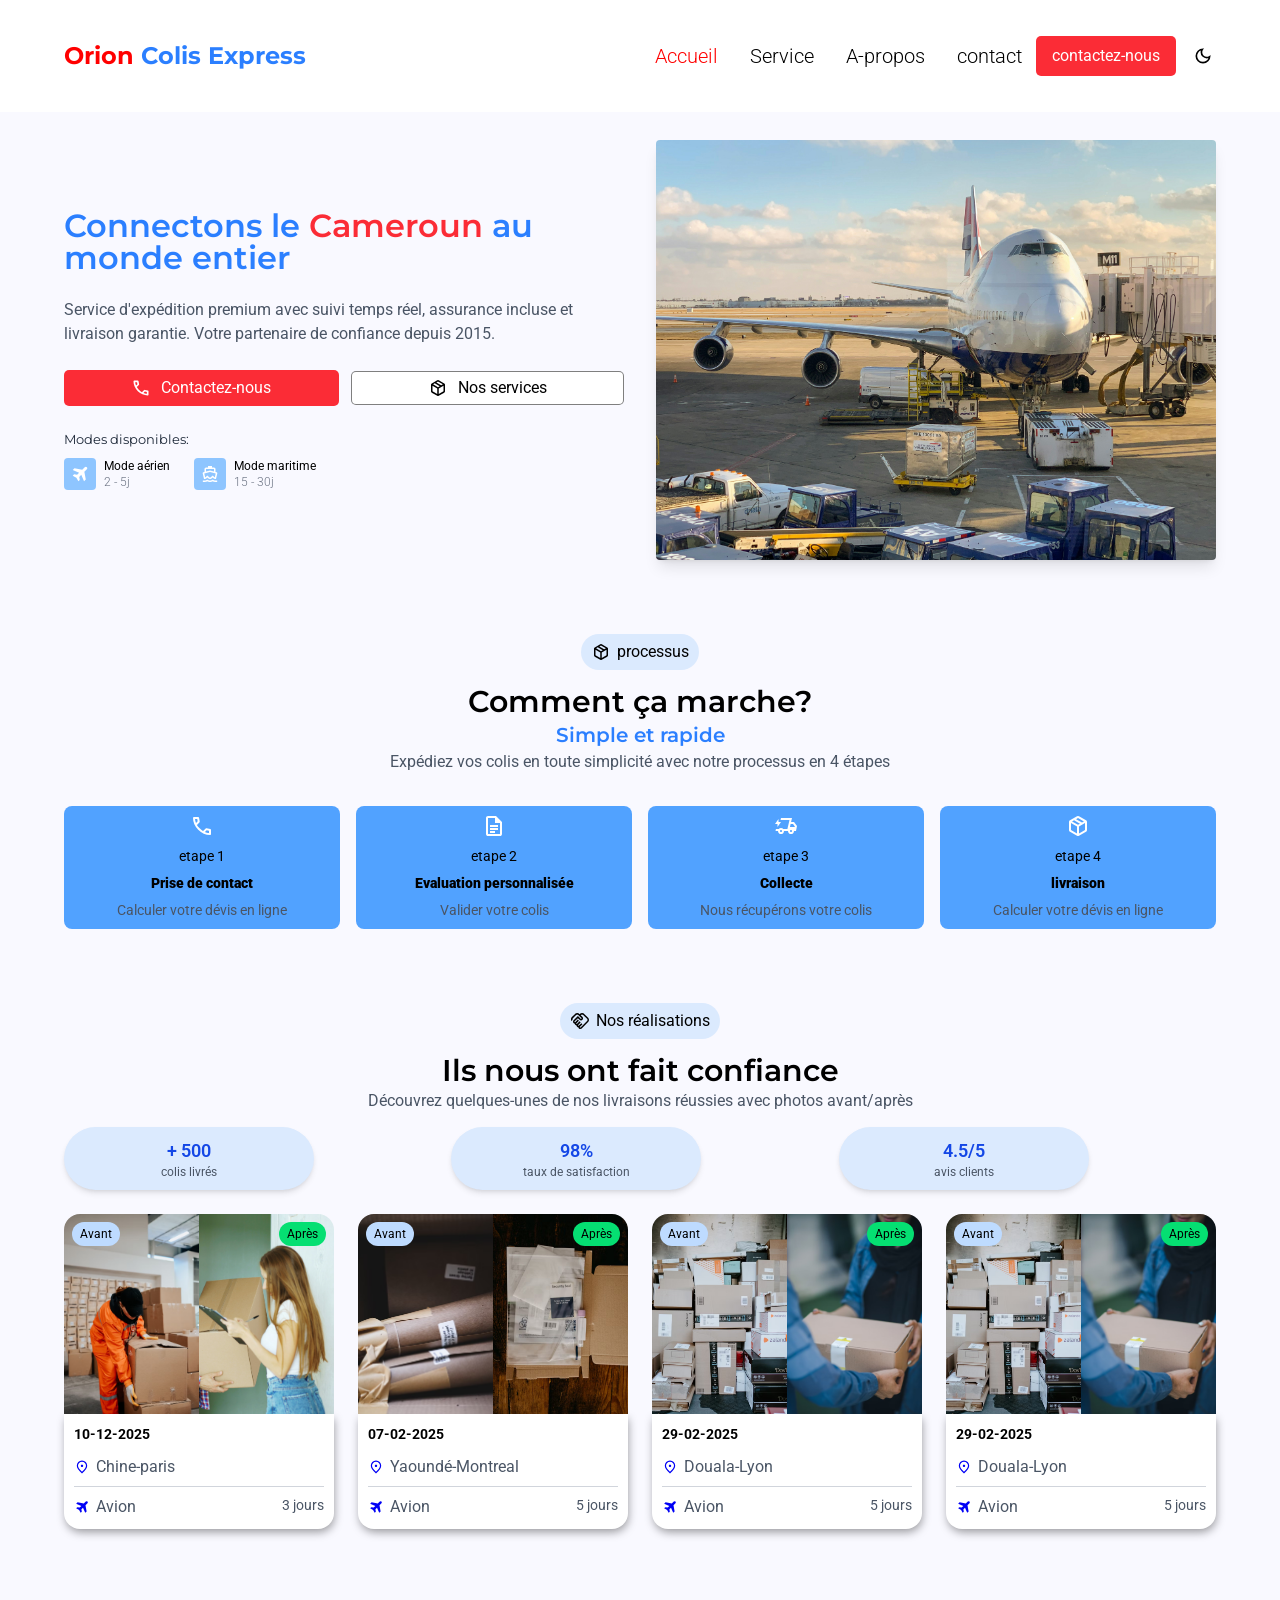
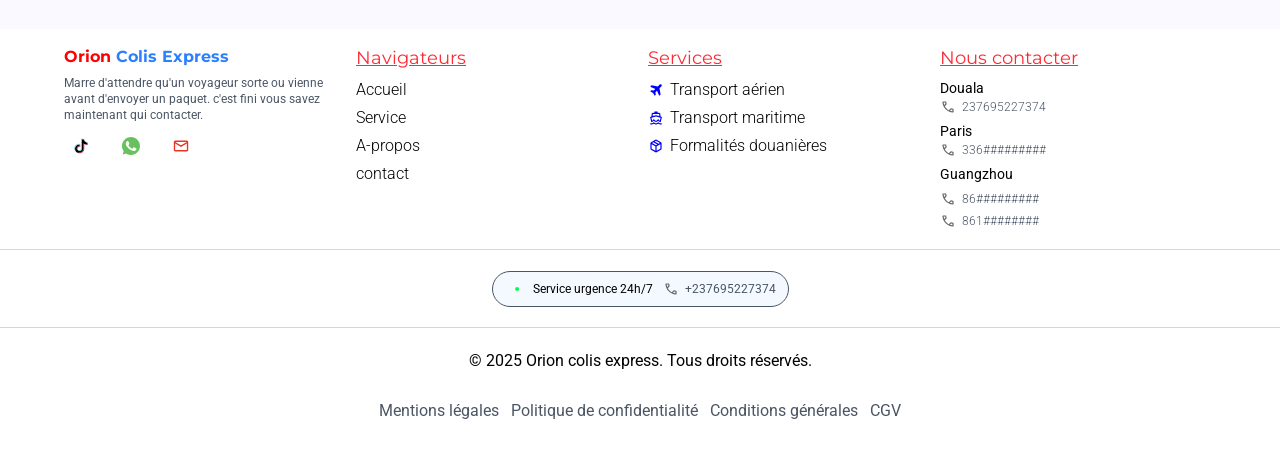
==== commit 01530f9a: "Update print statement from 'Hello' to 'Goodbye'" ====
--- a/src/index.html
+++ b/src/index.html
@@ -307,7 +307,7 @@
                         <div class="absolute top-2 left-2 bg-blue-200 text-black text-xs py-1  px-2 pointer-events-none rounded-4xl">Avant</div>
                         <div class="absolute top-2 right-2 bg-green-400 text-black text-xs py-1  px-2 pointer-events-none rounded-4xl">Après</div>
                     </div>
-                    <div class="p-2.5 bg-white dark:bg-gray-800 text-left rounded-b-2xl group-hover:shadow-card shadow-black transition-shadow duration-300">
+                    <div class="p-2.5 bg-white dark:bg-gray-800 text-left rounded-b-2xl shadow-card shadow-black transition-shadow duration-300">
                         <!-- partie texte -->
                         <p class="font-bold text-[14px] text-left">10-12-2025</p>
                         <div class="inline-flex gap-1.5 items-center mt-2.5">
@@ -336,7 +336,7 @@
                         <div class="absolute top-2 left-2 bg-blue-200 text-black text-xs py-1  px-2 pointer-events-none rounded-4xl">Avant</div>
                         <div class="absolute top-2 right-2 bg-green-400 text-black text-xs py-1  px-2 pointer-events-none rounded-4xl">Après</div>
                     </div>
-                    <div class="p-2.5 bg-white dark:bg-gray-800 text-left rounded-b-2xl group-hover:shadow-card shadow-black transition-shadow duration-300">
+                    <div class="p-2.5 bg-white dark:bg-gray-800 text-left rounded-b-2xl shadow-card shadow-black transition-shadow duration-300">
                         <!-- partie texte -->
                         <p class="font-bold text-[14px] text-left">07-02-2025</p>
                         <div class="inline-flex gap-1.5 items-center mt-2.5">
@@ -365,7 +365,7 @@
                         <div class="absolute top-2 left-2 bg-blue-200 text-black text-xs py-1  px-2 pointer-events-none rounded-4xl">Avant</div>
                         <div class="absolute top-2 right-2 bg-green-400 text-black text-xs py-1  px-2 pointer-events-none rounded-4xl">Après</div>
                     </div>
-                    <div class="p-2.5 bg-white dark:bg-gray-800 text-left rounded-b-2xl group-hover:shadow-card shadow-black transition-shadow duration-300">
+                    <div class="p-2.5 bg-white dark:bg-gray-800 text-left rounded-b-2xl shadow-card shadow-black transition-shadow duration-300">
                         <!-- partie texte -->
                         <p class="font-bold text-[14px] text-left">29-02-2025</p>
                         <div class="inline-flex gap-1.5 items-center mt-2.5">
@@ -394,7 +394,7 @@
                         <div class="absolute top-2 left-2 bg-blue-200 text-black text-xs py-1  px-2 pointer-events-none rounded-4xl">Avant</div>
                         <div class="absolute top-2 right-2 bg-green-400 text-black text-xs py-1  px-2 pointer-events-none rounded-4xl">Après</div>
                     </div>
-                    <div class="p-2.5 bg-white dark:bg-gray-800 text-left rounded-b-2xl group-hover:shadow-card shadow-black transition-shadow duration-300">
+                    <div class="p-2.5 bg-white dark:bg-gray-800 text-left rounded-b-2xl shadow-card shadow-black transition-shadow duration-300">
                         <!-- partie texte -->
                         <p class="font-bold text-[14px] text-left">29-02-2025</p>
                         <div class="inline-flex gap-1.5 items-center mt-2.5">
@@ -554,3 +554,4 @@
 </body>
 
 </html>
+
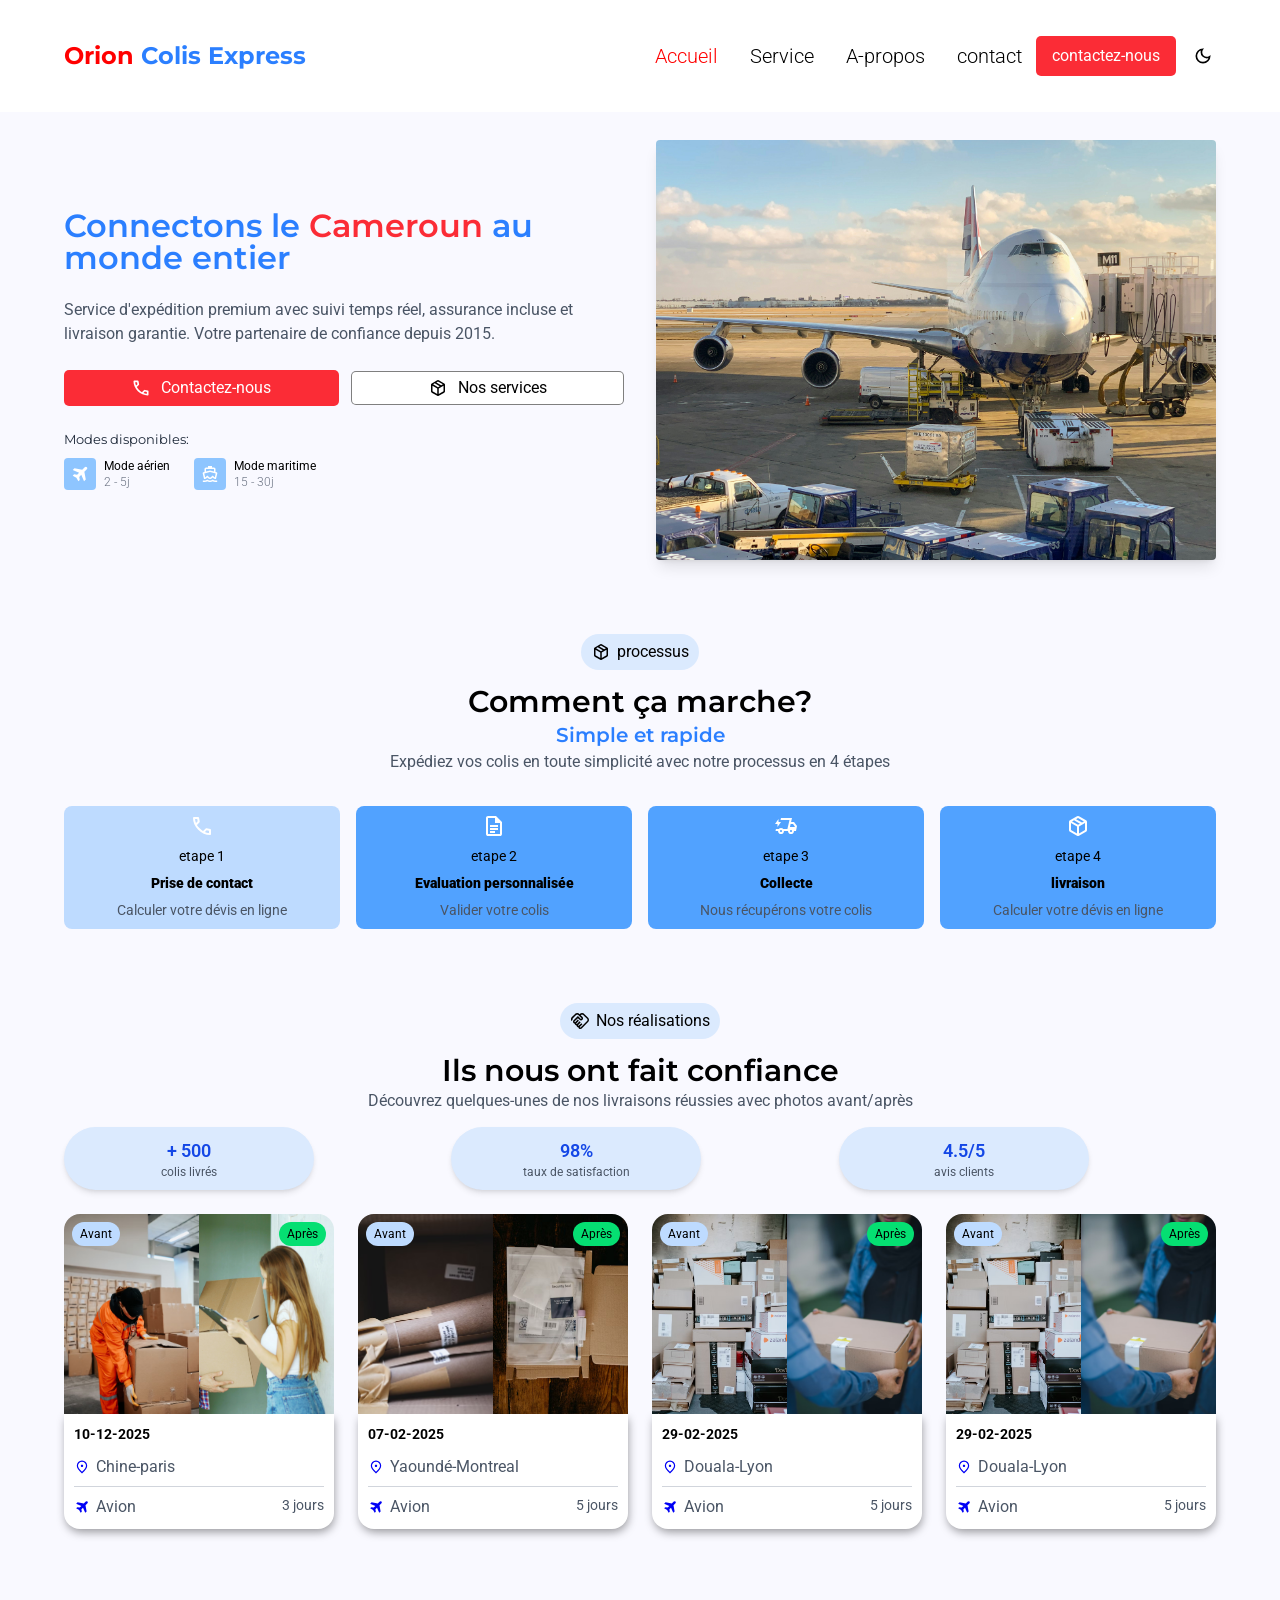
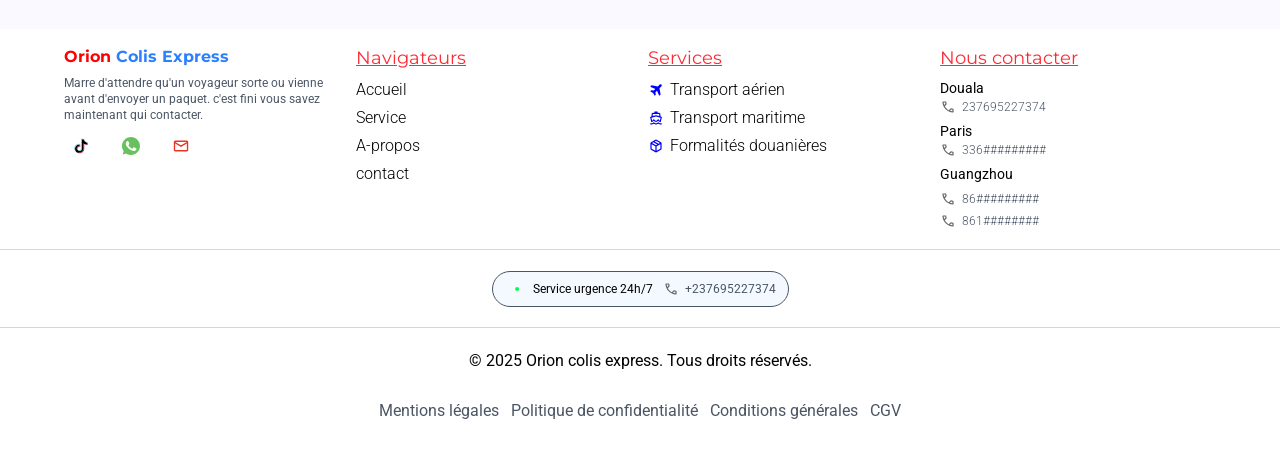
==== commit bf8bff8c: "Change greeting from 'Hello' to 'Goodbye'" ====
--- a/src/index.html
+++ b/src/index.html
@@ -199,7 +199,7 @@
                 </p>
                 <div class="grid grid-cols-1 gap-4 md:grid-cols-4 text-[14px] mb-8 mt-8">
 
-                    <div class="bg-blue-400 flex flex-col relative items-center rounded-[8px]  transition-all delay-100 duration-500 ease-in-out hover:shadow-lg px-1.5 py-2  gap-2 group">
+                    <div class="bg-blue-200 flex flex-col relative items-center rounded-[8px]  transition-all delay-100 duration-500 ease-in-out hover:shadow-lg px-1.5 py-2  gap-2 group">
                         <!-- etape 1 -->
                          <svg xmlns="http://www.w3.org/2000/svg" height="24px" viewBox="0 -960 960 960" width="24px" fill="#FFFFFF"><path d="M798-120q-125 0-247-54.5T329-329Q229-429 174.5-551T120-798q0-18 12-30t30-12h162q14 0 25 9.5t13 22.5l26 140q2 16-1 27t-11 19l-97 98q20 37 47.5 71.5T387-386q31 31 65 57.5t72 48.5l94-94q9-9 23.5-13.5T670-390l138 28q14 4 23 14.5t9 23.5v162q0 18-12 30t-30 12ZM241-600l66-66-17-94h-89q5 41 14 81t26 79Zm358 358q39 17 79.5 27t81.5 13v-88l-94-19-67 67ZM241-600Zm358 358Z"/></svg>
                         <div class="" >
@@ -555,3 +555,4 @@
 
 </html>
 
+
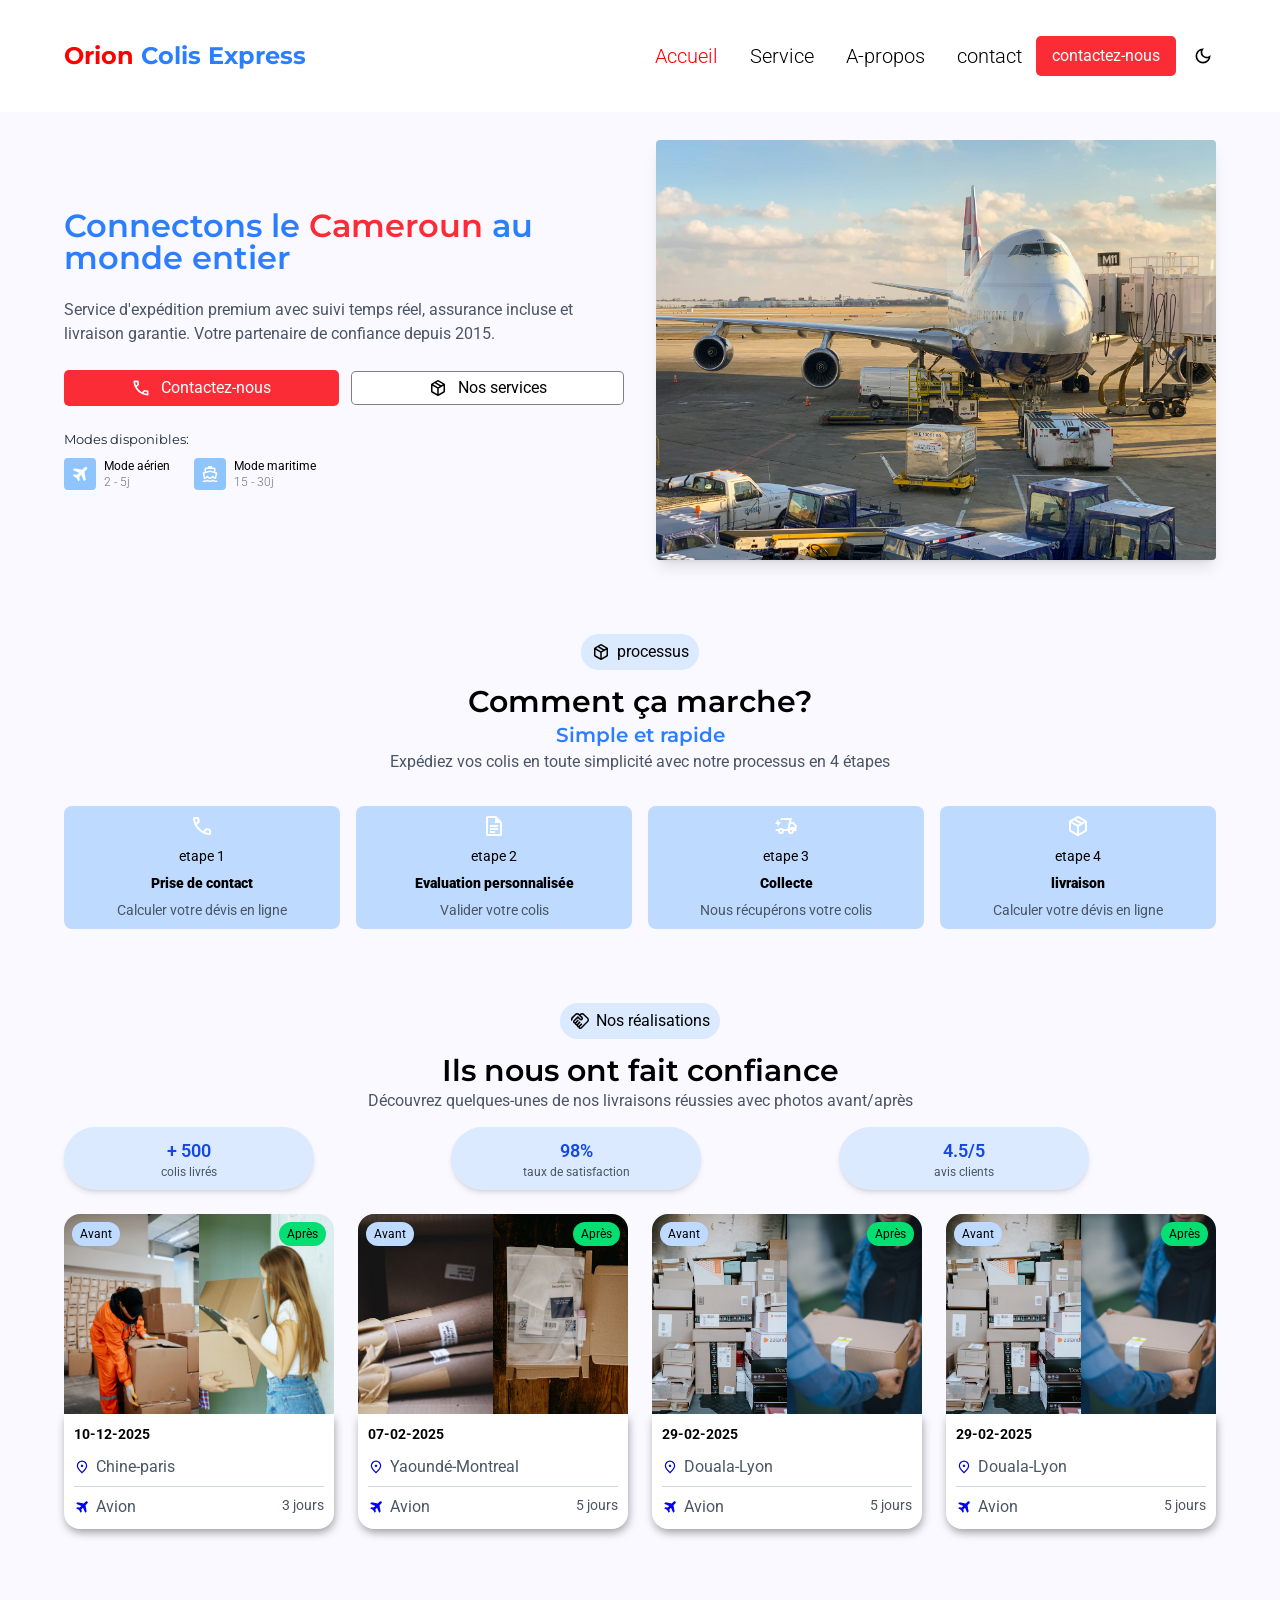
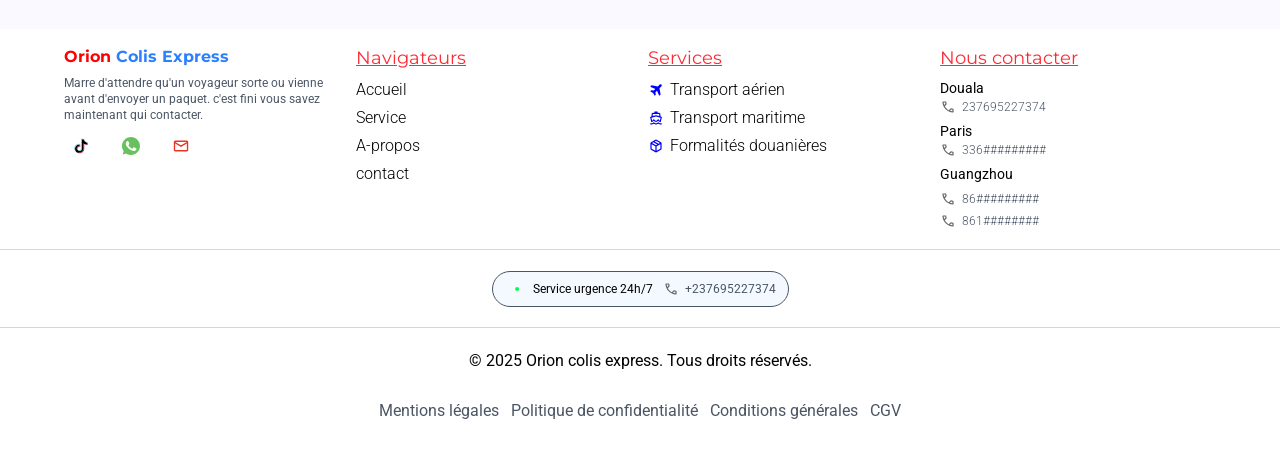
==== commit 93107779: "Update print statement from 'Hello' to 'Goodbye'" ====
--- a/src/index.html
+++ b/src/index.html
@@ -213,7 +213,7 @@
                         </div>
                         <span class="text-4xl font-extrabold absolute top-[8px] right-[8px] text-black/50 transition-opacity delay-100 duration-300 ease-in-out opacity-0 group-hover:opacity-100">1</span>
                     </div>
-                    <div class="bg-blue-400 flex flex-col relative items-center rounded-[8px] hover:shadow-lg px-1.5 py-2 gap-2 group">
+                    <div class="bg-blue-200 flex flex-col relative items-center rounded-[8px] hover:shadow-lg px-1.5 py-2 gap-2 group">
                         <!-- etape 2 -->
                          <svg xmlns="http://www.w3.org/2000/svg" height="24px" viewBox="0 -960 960 960" width="24px" fill="#FFFFFF"><path d="M320-440h320v-80H320v80Zm0 120h320v-80H320v80Zm0 120h200v-80H320v80ZM240-80q-33 0-56.5-23.5T160-160v-640q0-33 23.5-56.5T240-880h320l240 240v480q0 33-23.5 56.5T720-80H240Zm280-520v-200H240v640h480v-440H520ZM240-800v200-200 640-640Z"/></svg>
                         <div class="" >
@@ -227,7 +227,7 @@
                         </div>
                         <span class="text-4xl font-extrabold absolute top-[8px] right-[8px] text-black/50 transition-opacity delay-100 duration-300 ease-in-out opacity-0 group-hover:opacity-100">2</span>
                     </div>
-                    <div class="bg-blue-400 flex flex-col relative items-center rounded-[8px] hover:shadow-lg px-1.5 py-2 gap-2 group">
+                    <div class="bg-blue-200 flex flex-col relative items-center rounded-[8px] hover:shadow-lg px-1.5 py-2 gap-2 group">
                         <!-- etape 3 -->
                          <svg xmlns="http://www.w3.org/2000/svg" height="24px" viewBox="0 -960 960 960" width="24px" fill="#FFFFFF"><path d="M280-160q-50 0-85-35t-35-85H60l18-80h113q17-19 40-29.5t49-10.5q26 0 49 10.5t40 29.5h167l84-360H262l17-80h441l-37 160h117l120 160-40 200h-80q0 50-35 85t-85 35q-50 0-85-35t-35-85H400q0 50-35 85t-85 35Zm357-280h193l4-21-74-99h-95l-28 120Zm-17-280-84 360 2-7 82-353ZM140-440v-120H40l140-200v120h100L140-440Zm140 200q17 0 28.5-11.5T320-280q0-17-11.5-28.5T280-320q-17 0-28.5 11.5T240-280q0 17 11.5 28.5T280-240Zm400 0q17 0 28.5-11.5T720-280q0-17-11.5-28.5T680-320q-17 0-28.5 11.5T640-280q0 17 11.5 28.5T680-240Z"/></svg>
                         <div class="" >
@@ -241,7 +241,7 @@
                         </div>
                         <span class="text-4xl font-extrabold absolute top-[8px] right-[8px] text-black/50 transition-opacity delay-100 duration-300 ease-in-out opacity-0 group-hover:opacity-100">3</span>
                     </div>
-                    <div class="bg-blue-400 flex flex-col relative items-center rounded-[8px] hover:shadow-lg px-1.5 py-2 gap-2 group">
+                    <div class="bg-blue-200 flex flex-col relative items-center rounded-[8px] hover:shadow-lg px-1.5 py-2 gap-2 group">
                         <!-- etape 4 -->
                         <svg xmlns="http://www.w3.org/2000/svg" height="24px" viewBox="0 -960 960 960" width="24px" fill="#FFFFFF"><path d="M440-183v-274L200-596v274l240 139Zm80 0 240-139v-274L520-457v274Zm-80 92L160-252q-19-11-29.5-29T120-321v-318q0-22 10.5-40t29.5-29l280-161q19-11 40-11t40 11l280 161q19 11 29.5 29t10.5 40v318q0 22-10.5 40T800-252L520-91q-19 11-40 11t-40-11Zm200-528 77-44-237-137-78 45 238 136Zm-160 93 78-45-237-137-78 45 237 137Z"/></svg>
                         <div class="" >
@@ -556,3 +556,4 @@
 </html>
 
 
+
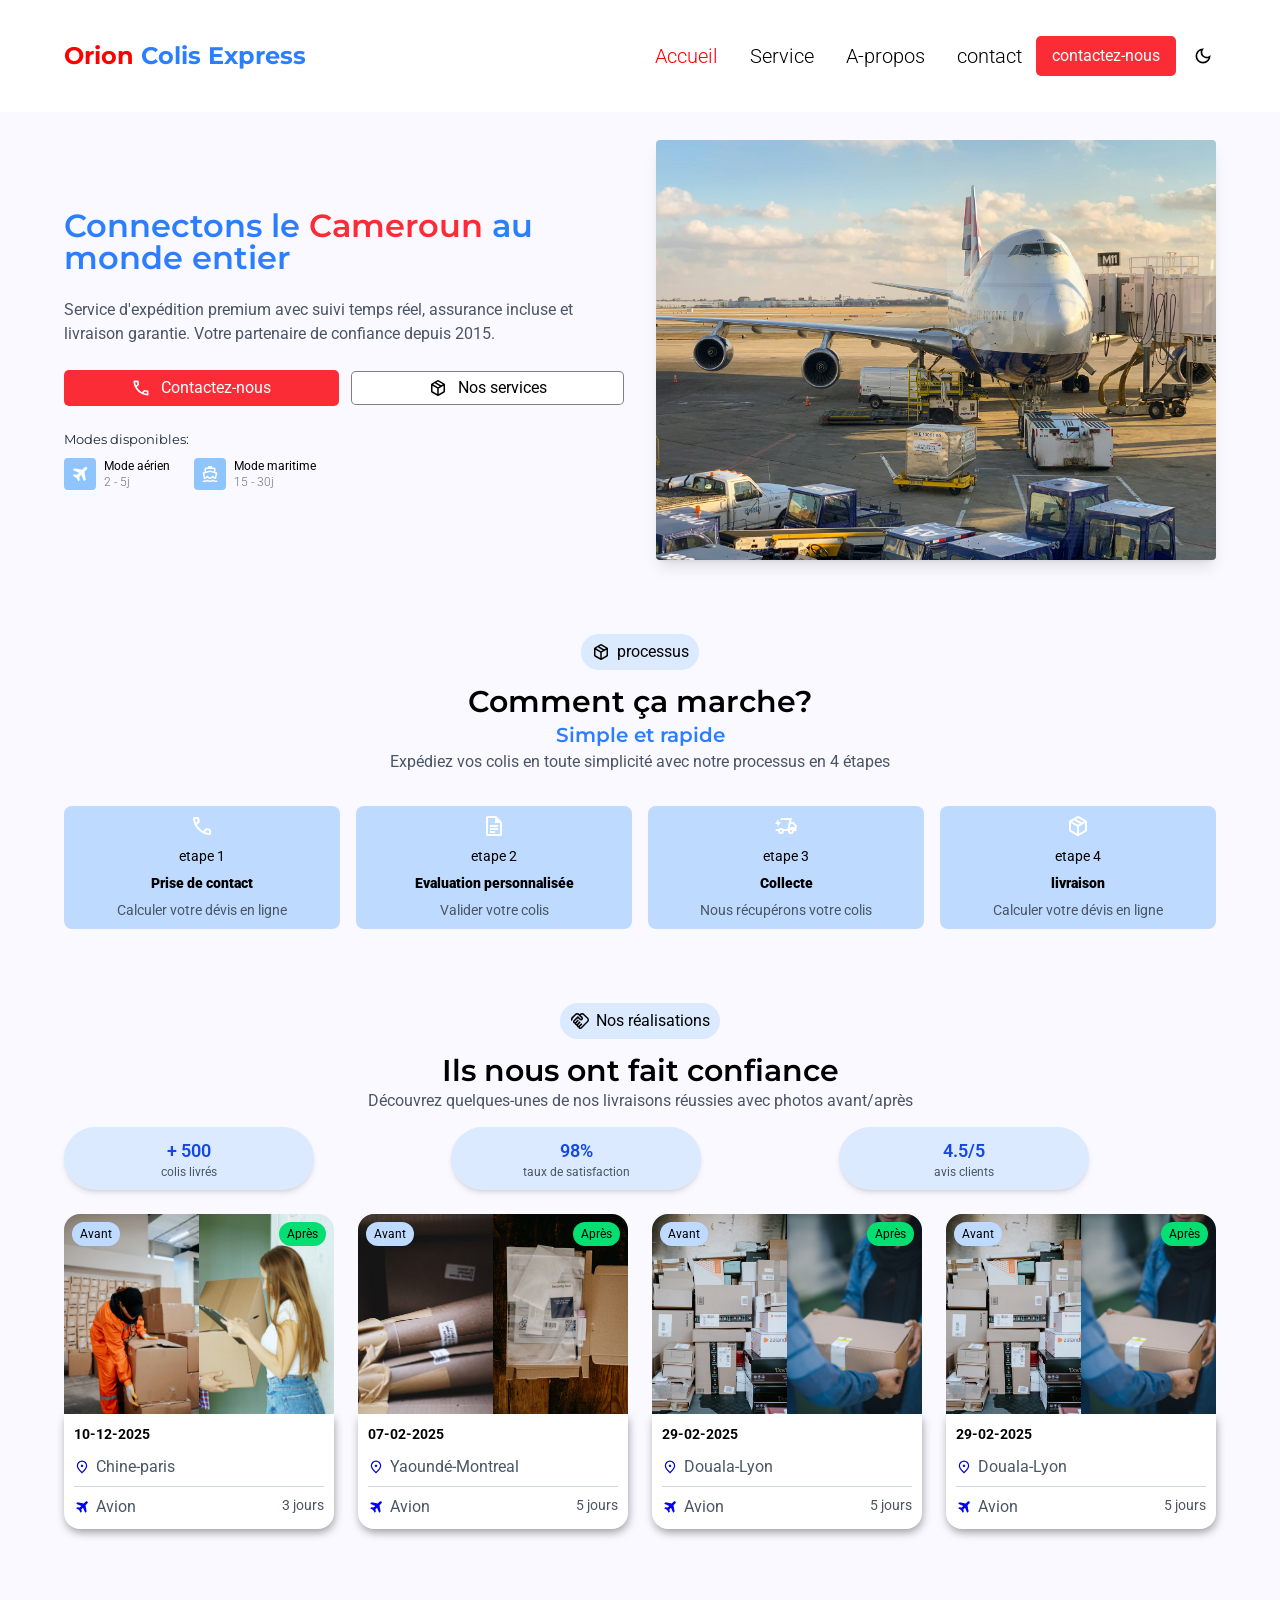
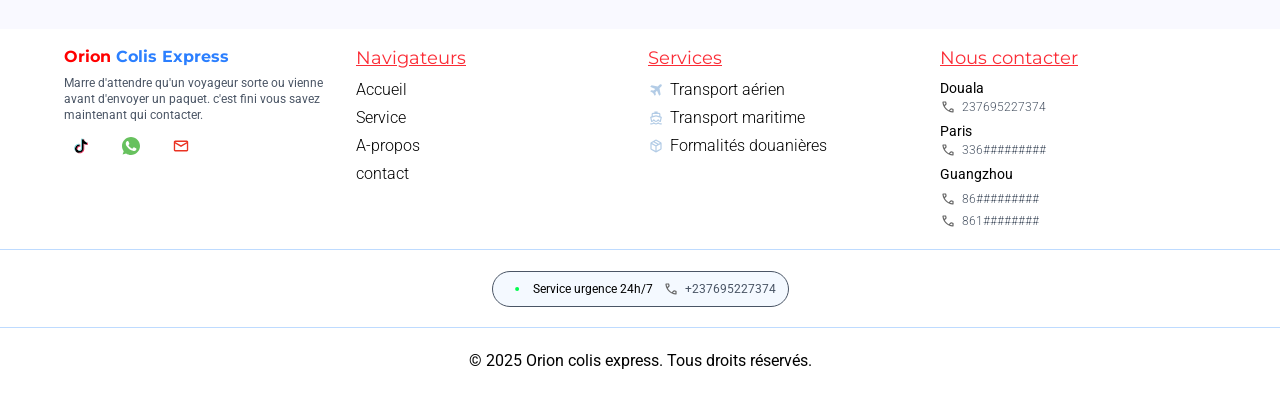
==== commit 14bea317: "Update index.html" ====
--- a/src/index.html
+++ b/src/index.html
@@ -464,7 +464,7 @@
                         <div class="flex items-center gap-1.5 hover:text-blue-500 ">
                             <!-- transport aerien -->
                             <span class="">
-                                <svg xmlns="http://www.w3.org/2000/svg" height="16px" viewBox="0 -960 960 960" width="16px" fill="#0000F5"><path d="m401-130-95-176-176-95 67-68 145 25 97-96-309-133 85-85 372 69 120-120q21-21 51-21t51 21q21 21 21 50.5T809-708L689-588l69 373-85 85-133-309-96 97 25 145-68 67Z"/></svg>
+                                <svg xmlns="http://www.w3.org/2000/svg" height="16px" viewBox="0 -960 960 960" width="16px" fill="#b3cce6"><path d="m401-130-95-176-176-95 67-68 145 25 97-96-309-133 85-85 372 69 120-120q21-21 51-21t51 21q21 21 21 50.5T809-708L689-588l69 373-85 85-133-309-96 97 25 145-68 67Z"/></svg>
                             </span>
                             
                             Transport aérien
@@ -472,14 +472,14 @@
                         <div class="flex items-center gap-1.5 hover:text-blue-500 ">
                             <!-- transport maritime -->
                             <span class="">
-                                <svg xmlns="http://www.w3.org/2000/svg" height="16px" viewBox="0 -960 960 960" width="16px" fill="#0000F5"><path d="M216-96h-80v-72h80q39 0 69-17.5t63-36.5q34 20 63 37t69 17q40 0 69-17t63-37q33 19 63 36.5t69 17.5h80v72h-80q-34 0-61-8.5T612-138q-44 25-71 33.5T480-96q-34 0-61-8.5T348-138q-43 24-71 33t-61 9Zm264-144q-27 0-51.5-9.5T384-278l-36-34-31 31q-20 20-45.5 30.5T218-240h-26l-64-278q-3-14 4.5-26.5T154-561l62-17v-142q0-30 21-51t51-21h96v-72h192v72h96q30 0 51 21t21 51v142l62 17q14 4 21.5 16.5T832-518l-64 278h-26q-28 0-53.5-10.5T643-281l-31-31-36 34q-20 19-44.5 28.5T480-240Zm0-72q13 0 25-5t22-14l86-82 46 51q11 13 24 24t29 19l42-182-274-73-274 73 42 182q16-8 29-19t24-24l46-51 86 82q10 9 22 14t25 5ZM288-597l192-51 192 51v-123H288v123Zm192 154Z"/></svg>
+                                <svg xmlns="http://www.w3.org/2000/svg" height="16px" viewBox="0 -960 960 960" width="16px" fill="#b3cce6"><path d="M216-96h-80v-72h80q39 0 69-17.5t63-36.5q34 20 63 37t69 17q40 0 69-17t63-37q33 19 63 36.5t69 17.5h80v72h-80q-34 0-61-8.5T612-138q-44 25-71 33.5T480-96q-34 0-61-8.5T348-138q-43 24-71 33t-61 9Zm264-144q-27 0-51.5-9.5T384-278l-36-34-31 31q-20 20-45.5 30.5T218-240h-26l-64-278q-3-14 4.5-26.5T154-561l62-17v-142q0-30 21-51t51-21h96v-72h192v72h96q30 0 51 21t21 51v142l62 17q14 4 21.5 16.5T832-518l-64 278h-26q-28 0-53.5-10.5T643-281l-31-31-36 34q-20 19-44.5 28.5T480-240Zm0-72q13 0 25-5t22-14l86-82 46 51q11 13 24 24t29 19l42-182-274-73-274 73 42 182q16-8 29-19t24-24l46-51 86 82q10 9 22 14t25 5ZM288-597l192-51 192 51v-123H288v123Zm192 154Z"/></svg>
                             </span>
                             
                             Transport maritime
                         </div>
                         <div class="flex items-center gap-1.5 hover:text-blue-500 ">
                             <span class="">
-                                <svg xmlns="http://www.w3.org/2000/svg" height="16px" viewBox="0 -960 960 960" width="16px" fill="#0000F5"><path d="M444-189v-270L216-591v270l228 132Zm72 0 228-131v-270L516-459v270Zm-72 84L180-258q-17.1-9.88-26.55-26.06Q144-300.23 144-320v-320q0-19.77 9.45-35.94Q162.9-692.12 180-702l264-153q17.13-10 36.07-10Q499-865 516-855l264 153q17.1 9.88 26.55 26.06Q816-659.77 816-640v320q0 19.77-9.45 35.94Q797.1-267.88 780-258L516-105q-17.13 10-36.07 10Q461-95 444-105Zm188-505 83-47-236-135-80 47 233 135Zm-152 88 82-47-237-134-80 46 235 135Z"/></svg>
+                                <svg xmlns="http://www.w3.org/2000/svg" height="16px" viewBox="0 -960 960 960" width="16px" fill="#b3cce6"><path d="M444-189v-270L216-591v270l228 132Zm72 0 228-131v-270L516-459v270Zm-72 84L180-258q-17.1-9.88-26.55-26.06Q144-300.23 144-320v-320q0-19.77 9.45-35.94Q162.9-692.12 180-702l264-153q17.13-10 36.07-10Q499-865 516-855l264 153q17.1 9.88 26.55 26.06Q816-659.77 816-640v320q0 19.77-9.45 35.94Q797.1-267.88 780-258L516-105q-17.13 10-36.07 10Q461-95 444-105Zm188-505 83-47-236-135-80 47 233 135Zm-152 88 82-47-237-134-80 46 235 135Z"/></svg>
                             </span>
                             
                             Formalités douanières
@@ -542,12 +542,7 @@
                 <div class="dark:text-white text-center mb-2.5">
                     © 2025 Orion colis express. Tous droits réservés.
                 </div>
-                <div class="flex justify-around gap-1.5 md:gap-3">
-                    <a href="#" class="cursor-pointer text-gray-600 dark:text-gray-300 hover:text-blue-500 hover:underline" >Mentions légales</a>
-                    <a href="#" class="cursor-pointer text-gray-600 dark:text-gray-300 hover:text-blue-500 hover:underline">Politique de confidentialité</a>
-                    <a href="#" class="cursor-pointer text-gray-600 dark:text-gray-300 hover:text-blue-500 hover:underline">Conditions générales</a>
-                    <a href="#" class="cursor-pointer text-gray-600 dark:text-gray-300 hover:text-blue-500 hover:underline">CGV</a>
-                </div>
+                
             </section>
     </footer>
    
@@ -557,3 +552,4 @@
 
 
 
+
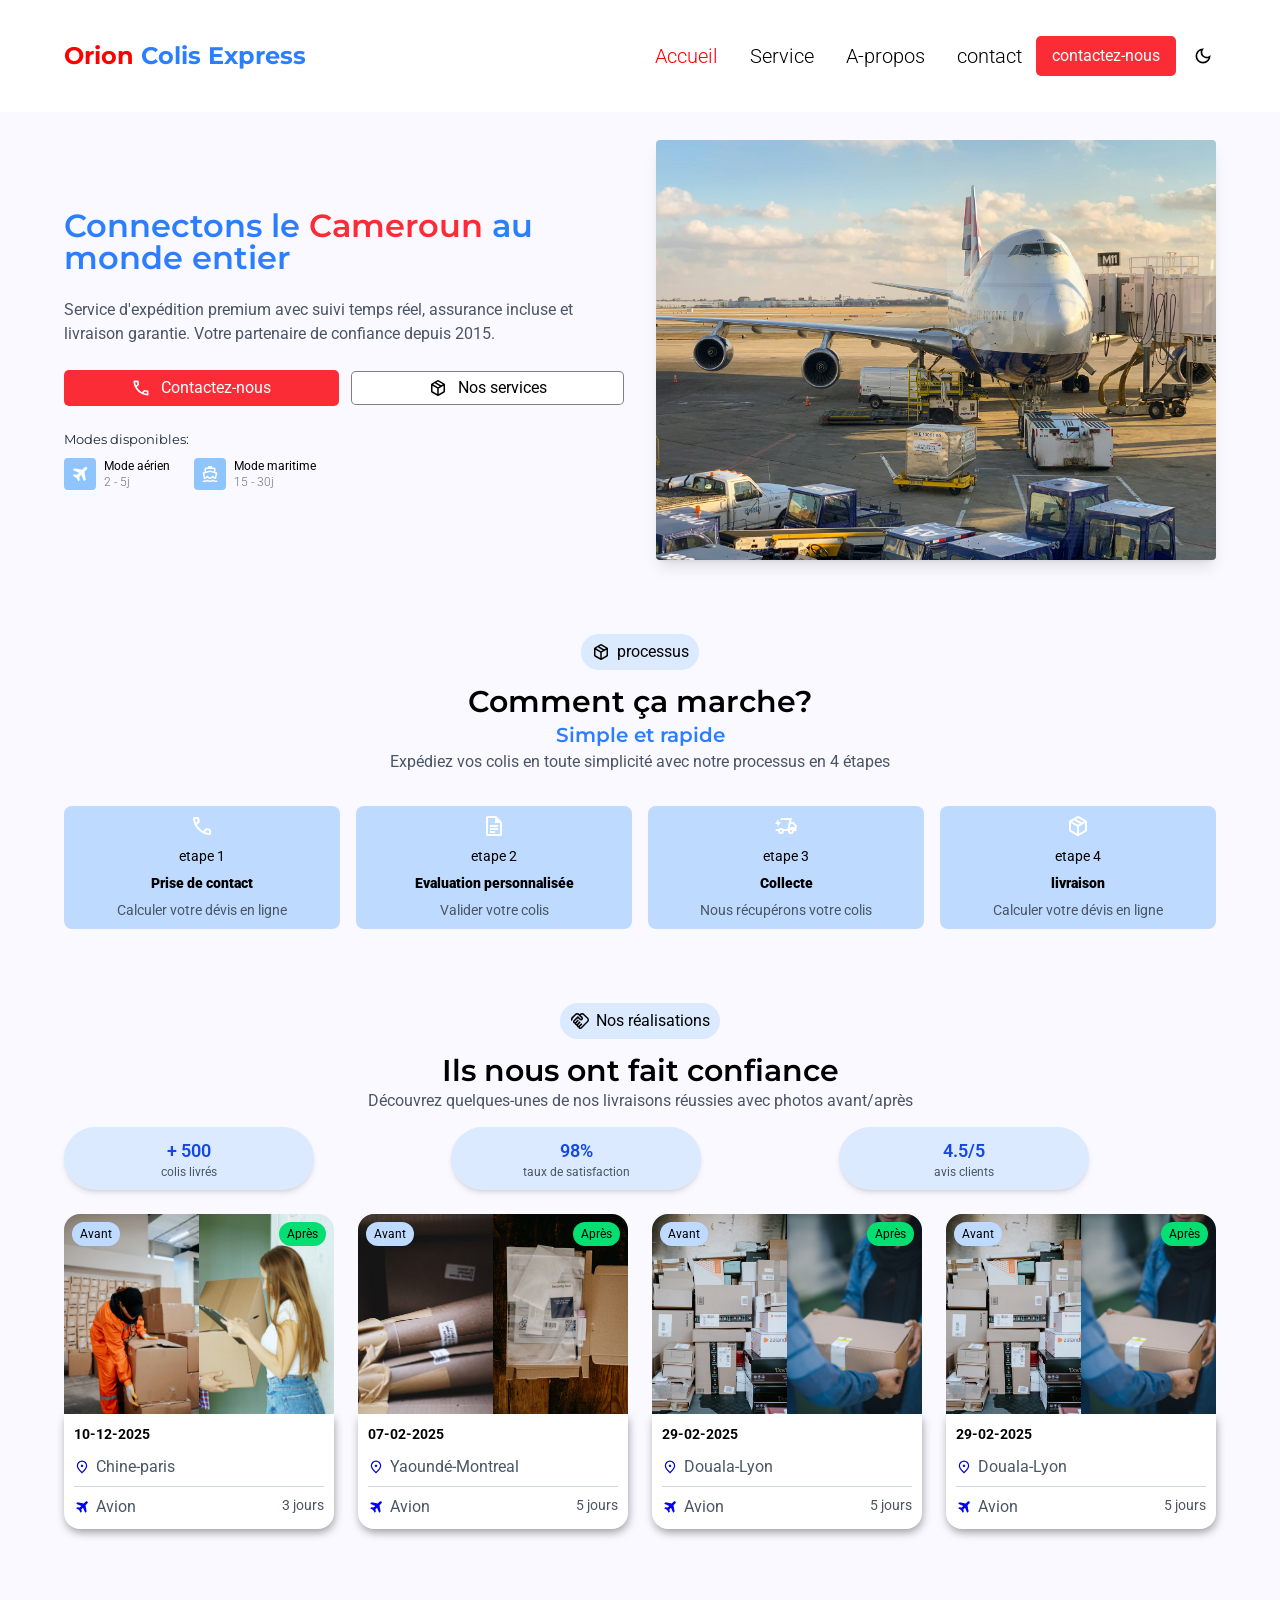
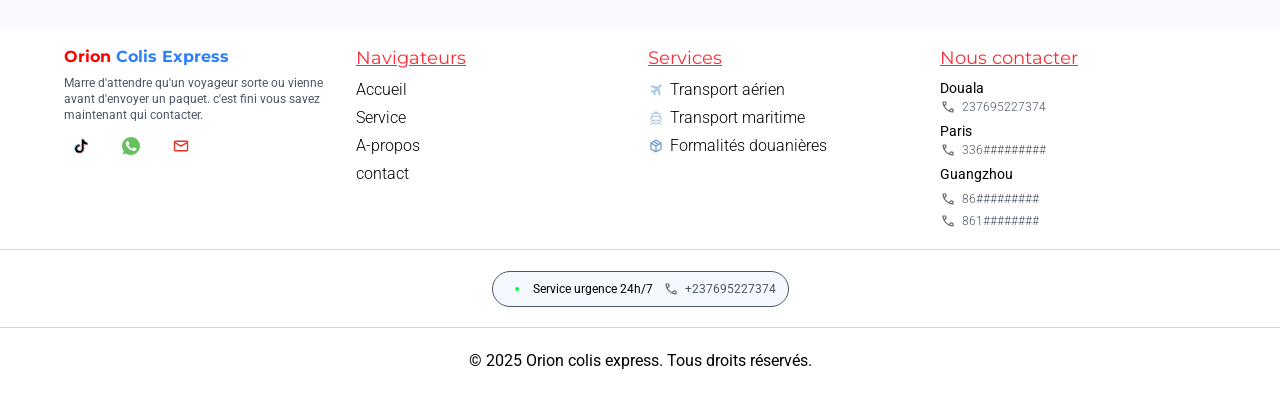
==== commit 7b91cb58: "Update print statement to say 'Goodbye World'" ====
--- a/src/index.html
+++ b/src/index.html
@@ -479,7 +479,7 @@
                         </div>
                         <div class="flex items-center gap-1.5 hover:text-blue-500 ">
                             <span class="">
-                                <svg xmlns="http://www.w3.org/2000/svg" height="16px" viewBox="0 -960 960 960" width="16px" fill="#b3cce6"><path d="M444-189v-270L216-591v270l228 132Zm72 0 228-131v-270L516-459v270Zm-72 84L180-258q-17.1-9.88-26.55-26.06Q144-300.23 144-320v-320q0-19.77 9.45-35.94Q162.9-692.12 180-702l264-153q17.13-10 36.07-10Q499-865 516-855l264 153q17.1 9.88 26.55 26.06Q816-659.77 816-640v320q0 19.77-9.45 35.94Q797.1-267.88 780-258L516-105q-17.13 10-36.07 10Q461-95 444-105Zm188-505 83-47-236-135-80 47 233 135Zm-152 88 82-47-237-134-80 46 235 135Z"/></svg>
+                                <svg xmlns="http://www.w3.org/2000/svg" height="16px" viewBox="0 -960 960 960" width="16px" fill="#6699CC"><path d="M444-189v-270L216-591v270l228 132Zm72 0 228-131v-270L516-459v270Zm-72 84L180-258q-17.1-9.88-26.55-26.06Q144-300.23 144-320v-320q0-19.77 9.45-35.94Q162.9-692.12 180-702l264-153q17.13-10 36.07-10Q499-865 516-855l264 153q17.1 9.88 26.55 26.06Q816-659.77 816-640v320q0 19.77-9.45 35.94Q797.1-267.88 780-258L516-105q-17.13 10-36.07 10Q461-95 444-105Zm188-505 83-47-236-135-80 47 233 135Zm-152 88 82-47-237-134-80 46 235 135Z"/></svg>
                             </span>
                             
                             Formalités douanières
@@ -553,3 +553,4 @@
 
 
 
+
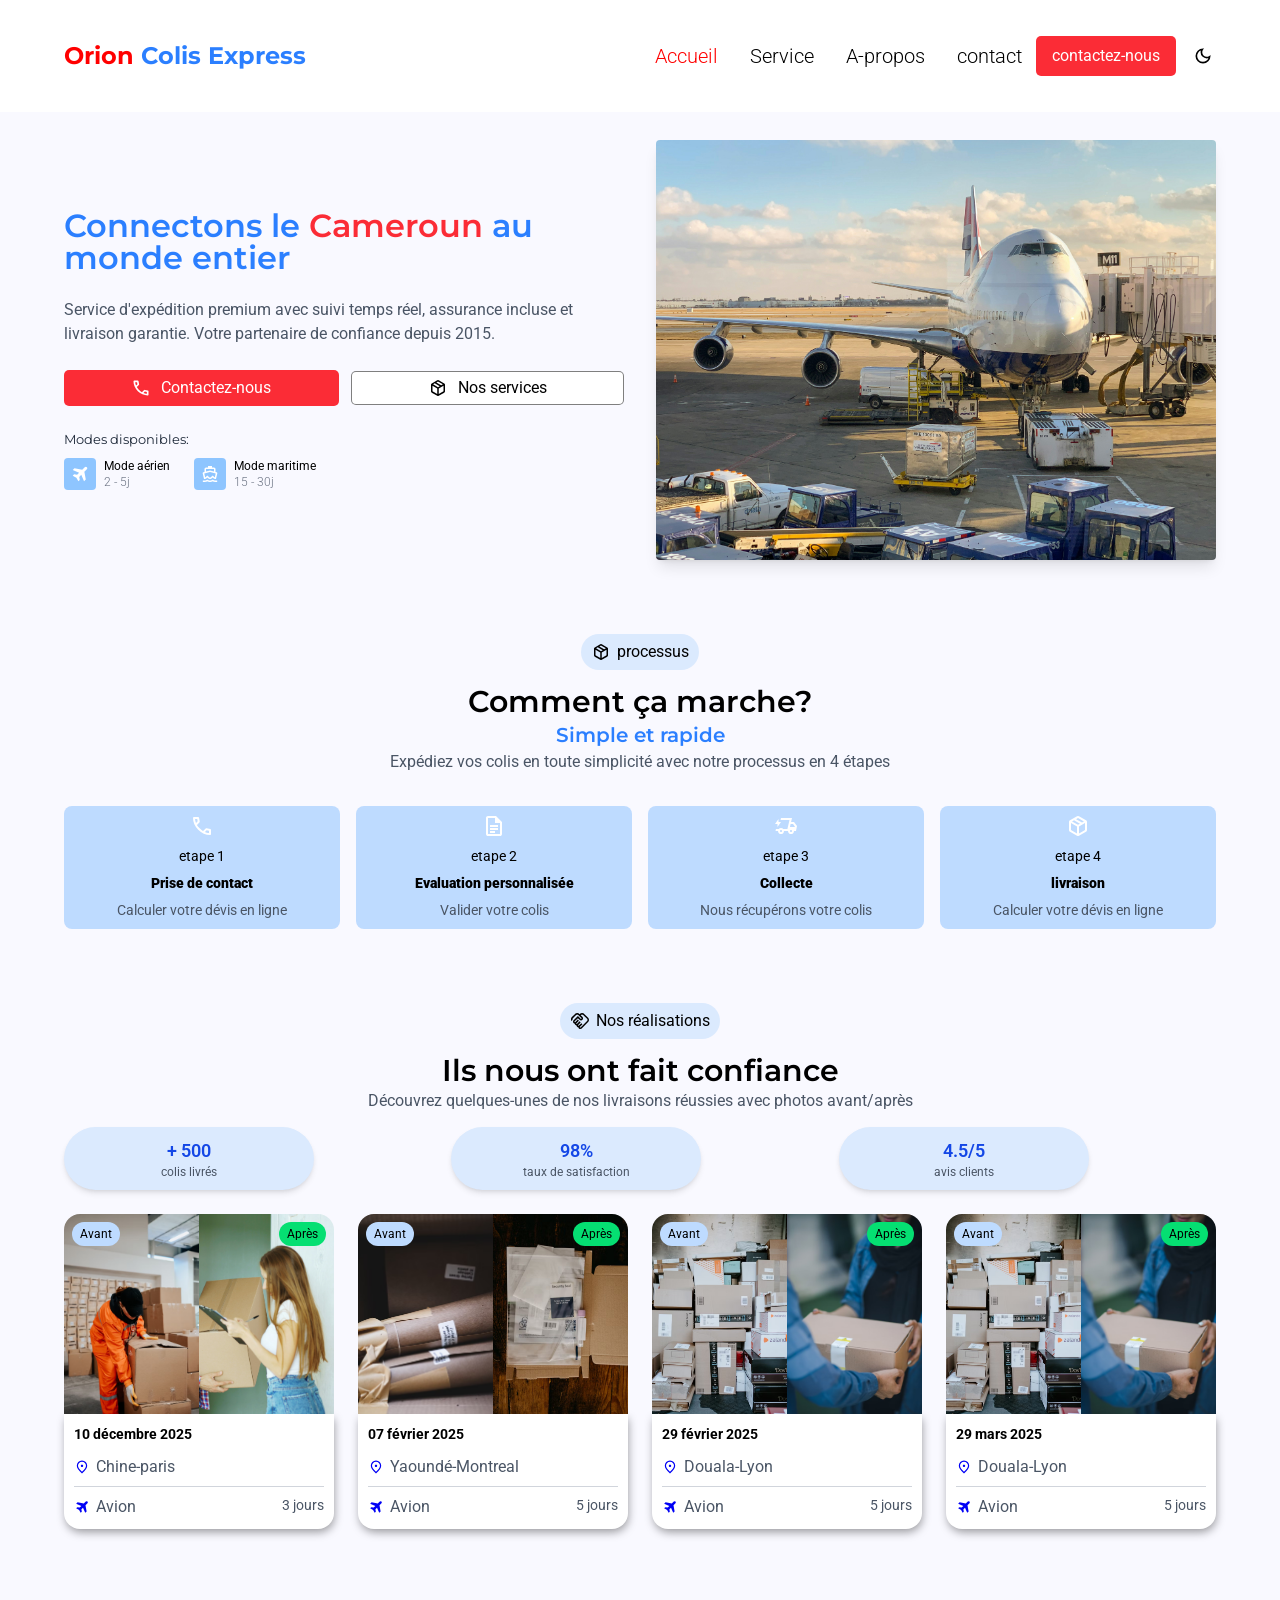
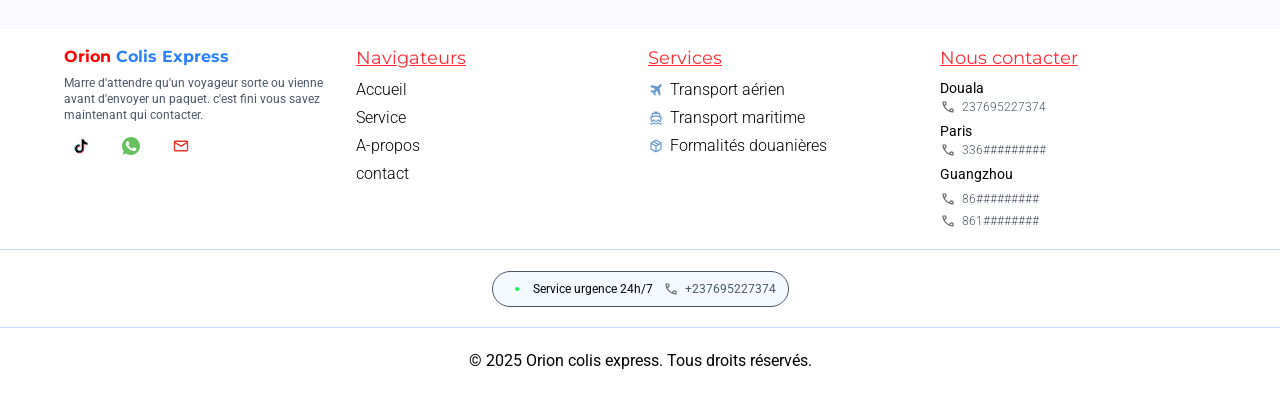
==== commit e421acb4: "Update index.html" ====
--- a/src/index.html
+++ b/src/index.html
@@ -309,7 +309,7 @@
                     </div>
                     <div class="p-2.5 bg-white dark:bg-gray-800 text-left rounded-b-2xl shadow-card shadow-black transition-shadow duration-300">
                         <!-- partie texte -->
-                        <p class="font-bold text-[14px] text-left">10-12-2025</p>
+                        <p class="font-bold text-[14px] text-left">10 décembre 2025</p>
                         <div class="inline-flex gap-1.5 items-center mt-2.5">
                             <svg xmlns="http://www.w3.org/2000/svg" height="16px" viewBox="0 -960 960 960" width="16px" fill="#0000F5"><path d="M480.21-480Q510-480 531-501.21t21-51Q552-582 530.79-603t-51-21Q450-624 429-602.79t-21 51Q408-522 429.21-501t51 21ZM480-191q119-107 179.5-197T720-549q0-105-68.5-174T480-792q-103 0-171.5 69T240-549q0 71 60.5 161T480-191Zm0 95Q323.03-227.11 245.51-339.55 168-452 168-549q0-134 89-224.5T479.5-864q133.5 0 223 90.5T792-549q0 97-77 209T480-96Zm0-456Z"/></svg>
                             <p class="text-gray-600 dark:text-gray-400">Chine-paris</p>
@@ -338,7 +338,7 @@
                     </div>
                     <div class="p-2.5 bg-white dark:bg-gray-800 text-left rounded-b-2xl shadow-card shadow-black transition-shadow duration-300">
                         <!-- partie texte -->
-                        <p class="font-bold text-[14px] text-left">07-02-2025</p>
+                        <p class="font-bold text-[14px] text-left">07 février 2025</p>
                         <div class="inline-flex gap-1.5 items-center mt-2.5">
                             <svg xmlns="http://www.w3.org/2000/svg" height="16px" viewBox="0 -960 960 960" width="16px" fill="#0000F5"><path d="M480.21-480Q510-480 531-501.21t21-51Q552-582 530.79-603t-51-21Q450-624 429-602.79t-21 51Q408-522 429.21-501t51 21ZM480-191q119-107 179.5-197T720-549q0-105-68.5-174T480-792q-103 0-171.5 69T240-549q0 71 60.5 161T480-191Zm0 95Q323.03-227.11 245.51-339.55 168-452 168-549q0-134 89-224.5T479.5-864q133.5 0 223 90.5T792-549q0 97-77 209T480-96Zm0-456Z"/></svg>
                             <p class="text-gray-600 dark:text-gray-400">Yaoundé-Montreal</p>
@@ -367,7 +367,7 @@
                     </div>
                     <div class="p-2.5 bg-white dark:bg-gray-800 text-left rounded-b-2xl shadow-card shadow-black transition-shadow duration-300">
                         <!-- partie texte -->
-                        <p class="font-bold text-[14px] text-left">29-02-2025</p>
+                        <p class="font-bold text-[14px] text-left">29 février 2025</p>
                         <div class="inline-flex gap-1.5 items-center mt-2.5">
                             <svg xmlns="http://www.w3.org/2000/svg" height="16px" viewBox="0 -960 960 960" width="16px" fill="#0000F5"><path d="M480.21-480Q510-480 531-501.21t21-51Q552-582 530.79-603t-51-21Q450-624 429-602.79t-21 51Q408-522 429.21-501t51 21ZM480-191q119-107 179.5-197T720-549q0-105-68.5-174T480-792q-103 0-171.5 69T240-549q0 71 60.5 161T480-191Zm0 95Q323.03-227.11 245.51-339.55 168-452 168-549q0-134 89-224.5T479.5-864q133.5 0 223 90.5T792-549q0 97-77 209T480-96Zm0-456Z"/></svg>
                             <p class="text-gray-600 dark:text-gray-400">Douala-Lyon</p>
@@ -396,7 +396,7 @@
                     </div>
                     <div class="p-2.5 bg-white dark:bg-gray-800 text-left rounded-b-2xl shadow-card shadow-black transition-shadow duration-300">
                         <!-- partie texte -->
-                        <p class="font-bold text-[14px] text-left">29-02-2025</p>
+                        <p class="font-bold text-[14px] text-left">29 mars 2025</p>
                         <div class="inline-flex gap-1.5 items-center mt-2.5">
                             <svg xmlns="http://www.w3.org/2000/svg" height="16px" viewBox="0 -960 960 960" width="16px" fill="#0000F5"><path d="M480.21-480Q510-480 531-501.21t21-51Q552-582 530.79-603t-51-21Q450-624 429-602.79t-21 51Q408-522 429.21-501t51 21ZM480-191q119-107 179.5-197T720-549q0-105-68.5-174T480-792q-103 0-171.5 69T240-549q0 71 60.5 161T480-191Zm0 95Q323.03-227.11 245.51-339.55 168-452 168-549q0-134 89-224.5T479.5-864q133.5 0 223 90.5T792-549q0 97-77 209T480-96Zm0-456Z"/></svg>
                             <p class="text-gray-600 dark:text-gray-400">Douala-Lyon</p>
@@ -464,7 +464,7 @@
                         <div class="flex items-center gap-1.5 hover:text-blue-500 ">
                             <!-- transport aerien -->
                             <span class="">
-                                <svg xmlns="http://www.w3.org/2000/svg" height="16px" viewBox="0 -960 960 960" width="16px" fill="#b3cce6"><path d="m401-130-95-176-176-95 67-68 145 25 97-96-309-133 85-85 372 69 120-120q21-21 51-21t51 21q21 21 21 50.5T809-708L689-588l69 373-85 85-133-309-96 97 25 145-68 67Z"/></svg>
+                                <svg xmlns="http://www.w3.org/2000/svg" height="16px" viewBox="0 -960 960 960" width="16px" fill="#6699CC"><path d="m401-130-95-176-176-95 67-68 145 25 97-96-309-133 85-85 372 69 120-120q21-21 51-21t51 21q21 21 21 50.5T809-708L689-588l69 373-85 85-133-309-96 97 25 145-68 67Z"/></svg>
                             </span>
                             
                             Transport aérien
@@ -472,7 +472,7 @@
                         <div class="flex items-center gap-1.5 hover:text-blue-500 ">
                             <!-- transport maritime -->
                             <span class="">
-                                <svg xmlns="http://www.w3.org/2000/svg" height="16px" viewBox="0 -960 960 960" width="16px" fill="#b3cce6"><path d="M216-96h-80v-72h80q39 0 69-17.5t63-36.5q34 20 63 37t69 17q40 0 69-17t63-37q33 19 63 36.5t69 17.5h80v72h-80q-34 0-61-8.5T612-138q-44 25-71 33.5T480-96q-34 0-61-8.5T348-138q-43 24-71 33t-61 9Zm264-144q-27 0-51.5-9.5T384-278l-36-34-31 31q-20 20-45.5 30.5T218-240h-26l-64-278q-3-14 4.5-26.5T154-561l62-17v-142q0-30 21-51t51-21h96v-72h192v72h96q30 0 51 21t21 51v142l62 17q14 4 21.5 16.5T832-518l-64 278h-26q-28 0-53.5-10.5T643-281l-31-31-36 34q-20 19-44.5 28.5T480-240Zm0-72q13 0 25-5t22-14l86-82 46 51q11 13 24 24t29 19l42-182-274-73-274 73 42 182q16-8 29-19t24-24l46-51 86 82q10 9 22 14t25 5ZM288-597l192-51 192 51v-123H288v123Zm192 154Z"/></svg>
+                                <svg xmlns="http://www.w3.org/2000/svg" height="16px" viewBox="0 -960 960 960" width="16px" fill="#6699CC"><path d="M216-96h-80v-72h80q39 0 69-17.5t63-36.5q34 20 63 37t69 17q40 0 69-17t63-37q33 19 63 36.5t69 17.5h80v72h-80q-34 0-61-8.5T612-138q-44 25-71 33.5T480-96q-34 0-61-8.5T348-138q-43 24-71 33t-61 9Zm264-144q-27 0-51.5-9.5T384-278l-36-34-31 31q-20 20-45.5 30.5T218-240h-26l-64-278q-3-14 4.5-26.5T154-561l62-17v-142q0-30 21-51t51-21h96v-72h192v72h96q30 0 51 21t21 51v142l62 17q14 4 21.5 16.5T832-518l-64 278h-26q-28 0-53.5-10.5T643-281l-31-31-36 34q-20 19-44.5 28.5T480-240Zm0-72q13 0 25-5t22-14l86-82 46 51q11 13 24 24t29 19l42-182-274-73-274 73 42 182q16-8 29-19t24-24l46-51 86 82q10 9 22 14t25 5ZM288-597l192-51 192 51v-123H288v123Zm192 154Z"/></svg>
                             </span>
                             
                             Transport maritime
@@ -554,3 +554,4 @@
 
 
 
+
